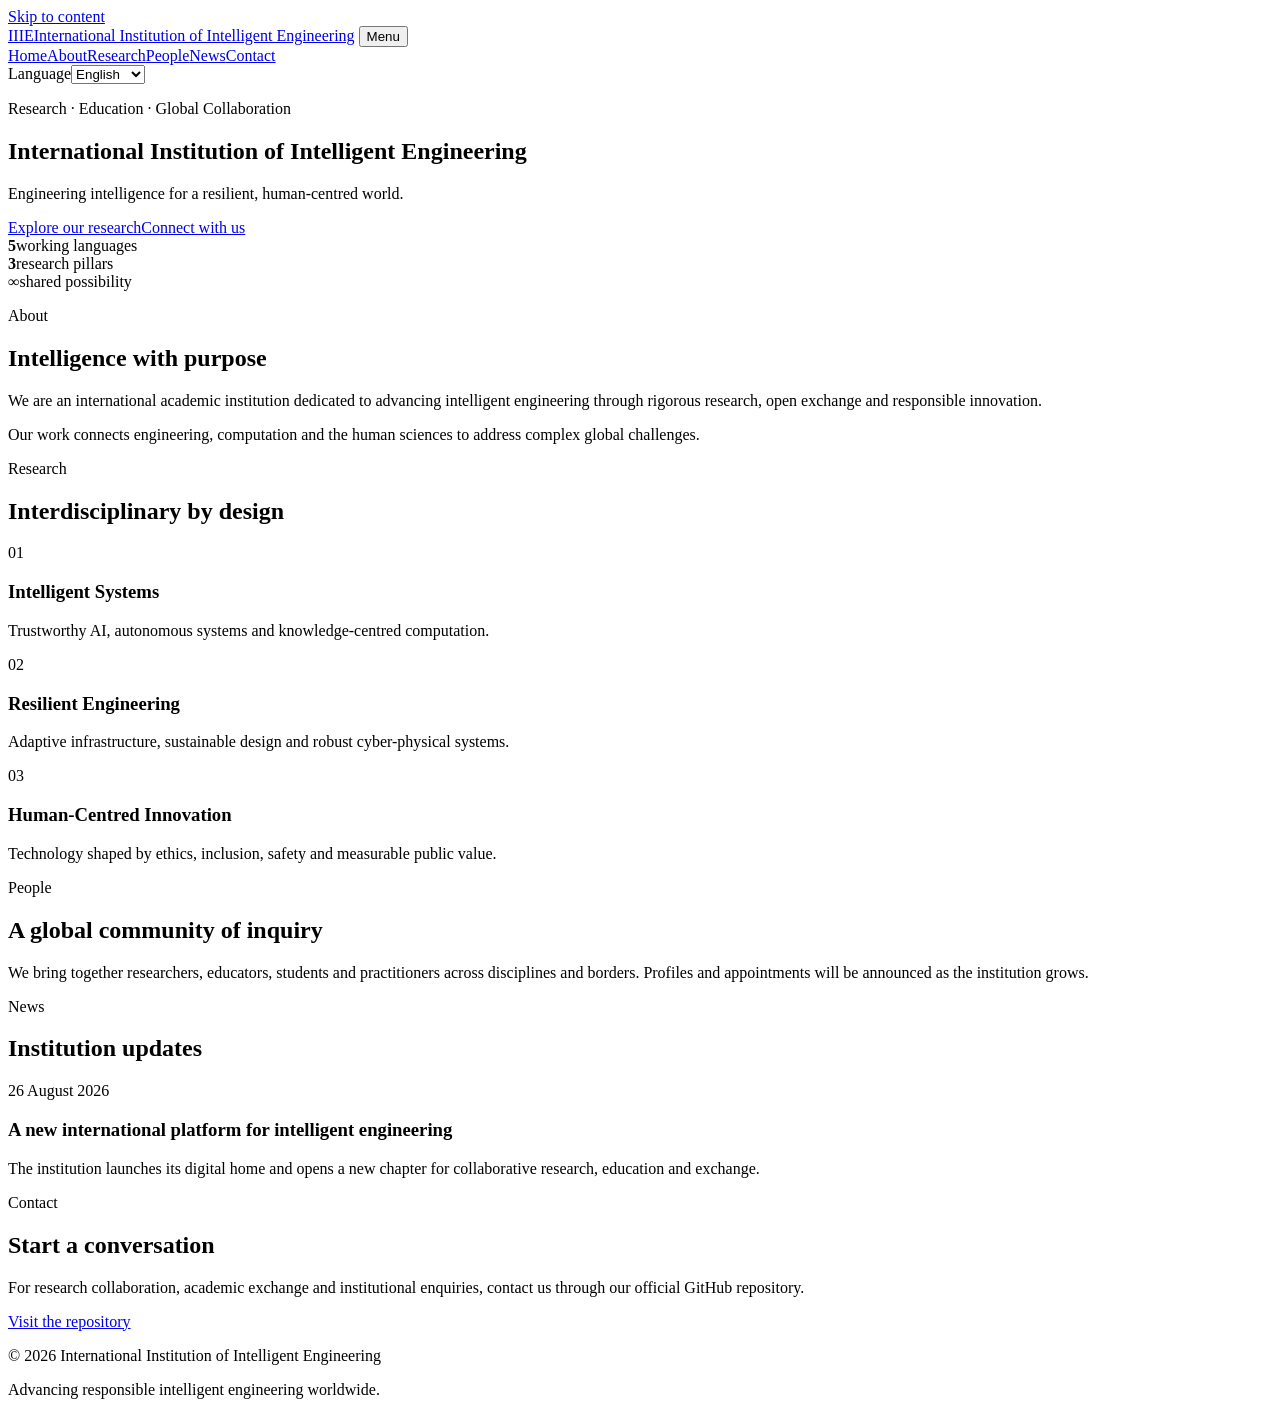
==== index.html @ 84ce1088 "Initialize multilingual institutional website" ====
<!doctype html>
<html lang="en">
<head>
  <meta charset="utf-8">
  <meta name="viewport" content="width=device-width,initial-scale=1">
  <title>International Institution of Intelligent Engineering</title>
  <meta name="description" content="International Institution of Intelligent Engineering advances responsible, interdisciplinary research and international collaboration in intelligent engineering.">
  <meta name="robots" content="index,follow">
  <meta name="theme-color" content="#102a43">
  <meta property="og:title" content="International Institution of Intelligent Engineering">
  <meta property="og:description" content="Engineering intelligence for a resilient, human-centred world.">
  <meta property="og:type" content="website">
  <meta property="og:url" content="https://thomaschoo2011-bot.github.io/IIIE/">
  <link rel="canonical" href="https://thomaschoo2011-bot.github.io/IIIE/">
  <link rel="stylesheet" href="styles.css">
  <script type="application/ld+json">{"@context":"https://schema.org","@type":"ResearchOrganization","name":"International Institution of Intelligent Engineering","url":"https://thomaschoo2011-bot.github.io/IIIE/"}</script>
</head>
<body>
  <a class="skip" href="#main">Skip to content</a>
  <header class="site-header">
    <a class="brand" href="#home" aria-label="Home"><span class="mark">IIIE</span><span>International Institution of Intelligent Engineering</span></a>
    <button class="menu" aria-expanded="false" aria-controls="nav">Menu</button>
    <nav id="nav" aria-label="Primary navigation">
      <a href="#home" data-i18n="nav.home">Home</a><a href="#about" data-i18n="nav.about">About</a><a href="#research" data-i18n="nav.research">Research</a><a href="#people" data-i18n="nav.people">People</a><a href="#news" data-i18n="nav.news">News</a><a href="#contact" data-i18n="nav.contact">Contact</a>
    </nav>
    <label class="language"><span class="sr-only">Language</span><select id="language"><option value="en">English</option><option value="zh">中文</option><option value="fr">Français</option><option value="de">Deutsch</option><option value="ko">한국어</option></select></label>
  </header>
  <main id="main">
    <section id="home" class="hero">
      <p class="eyebrow" data-i18n="hero.eyebrow">Research · Education · Global Collaboration</p>
      <h1>International Institution of Intelligent Engineering</h1>
      <p class="lead" data-i18n="hero.lead">Engineering intelligence for a resilient, human-centred world.</p>
      <div class="actions"><a class="button primary" href="#research" data-i18n="hero.explore">Explore our research</a><a class="button" href="#contact" data-i18n="hero.connect">Connect with us</a></div>
      <div class="metrics"><div><strong>5</strong><span data-i18n="metric.languages">working languages</span></div><div><strong>3</strong><span data-i18n="metric.pillars">research pillars</span></div><div><strong>∞</strong><span data-i18n="metric.possibility">shared possibility</span></div></div>
    </section>
    <section id="about" class="section split"><div><p class="eyebrow" data-i18n="about.label">About</p><h2 data-i18n="about.title">Intelligence with purpose</h2></div><div><p data-i18n="about.body">We are an international academic institution dedicated to advancing intelligent engineering through rigorous research, open exchange and responsible innovation.</p><p data-i18n="about.body2">Our work connects engineering, computation and the human sciences to address complex global challenges.</p></div></section>
    <section id="research" class="section"><p class="eyebrow" data-i18n="research.label">Research</p><h2 data-i18n="research.title">Interdisciplinary by design</h2><div class="cards">
      <article><span>01</span><h3 data-i18n="research.ai.title">Intelligent Systems</h3><p data-i18n="research.ai.body">Trustworthy AI, autonomous systems and knowledge-centred computation.</p></article>
      <article><span>02</span><h3 data-i18n="research.resilient.title">Resilient Engineering</h3><p data-i18n="research.resilient.body">Adaptive infrastructure, sustainable design and robust cyber-physical systems.</p></article>
      <article><span>03</span><h3 data-i18n="research.human.title">Human-Centred Innovation</h3><p data-i18n="research.human.body">Technology shaped by ethics, inclusion, safety and measurable public value.</p></article>
    </div></section>
    <section id="people" class="section tint"><p class="eyebrow" data-i18n="people.label">People</p><h2 data-i18n="people.title">A global community of inquiry</h2><p class="wide" data-i18n="people.body">We bring together researchers, educators, students and practitioners across disciplines and borders. Profiles and appointments will be announced as the institution grows.</p></section>
    <section id="news" class="section"><p class="eyebrow" data-i18n="news.label">News</p><h2 data-i18n="news.title">Institution updates</h2><article class="news"><time datetime="2026-08-26">26 August 2026</time><div><h3 data-i18n="news.launch.title">A new international platform for intelligent engineering</h3><p data-i18n="news.launch.body">The institution launches its digital home and opens a new chapter for collaborative research, education and exchange.</p></div></article></section>
    <section id="contact" class="section contact"><div><p class="eyebrow" data-i18n="contact.label">Contact</p><h2 data-i18n="contact.title">Start a conversation</h2></div><div><p data-i18n="contact.body">For research collaboration, academic exchange and institutional enquiries, contact us through our official GitHub repository.</p><a class="button light" href="https://github.com/thomaschoo2011-bot/IIIE" data-i18n="contact.cta">Visit the repository</a></div></section>
  </main>
  <footer><p>© 2026 International Institution of Intelligent Engineering</p><p data-i18n="footer.note">Advancing responsible intelligent engineering worldwide.</p></footer>
  <script src="app.js"></script>
</body>
</html>
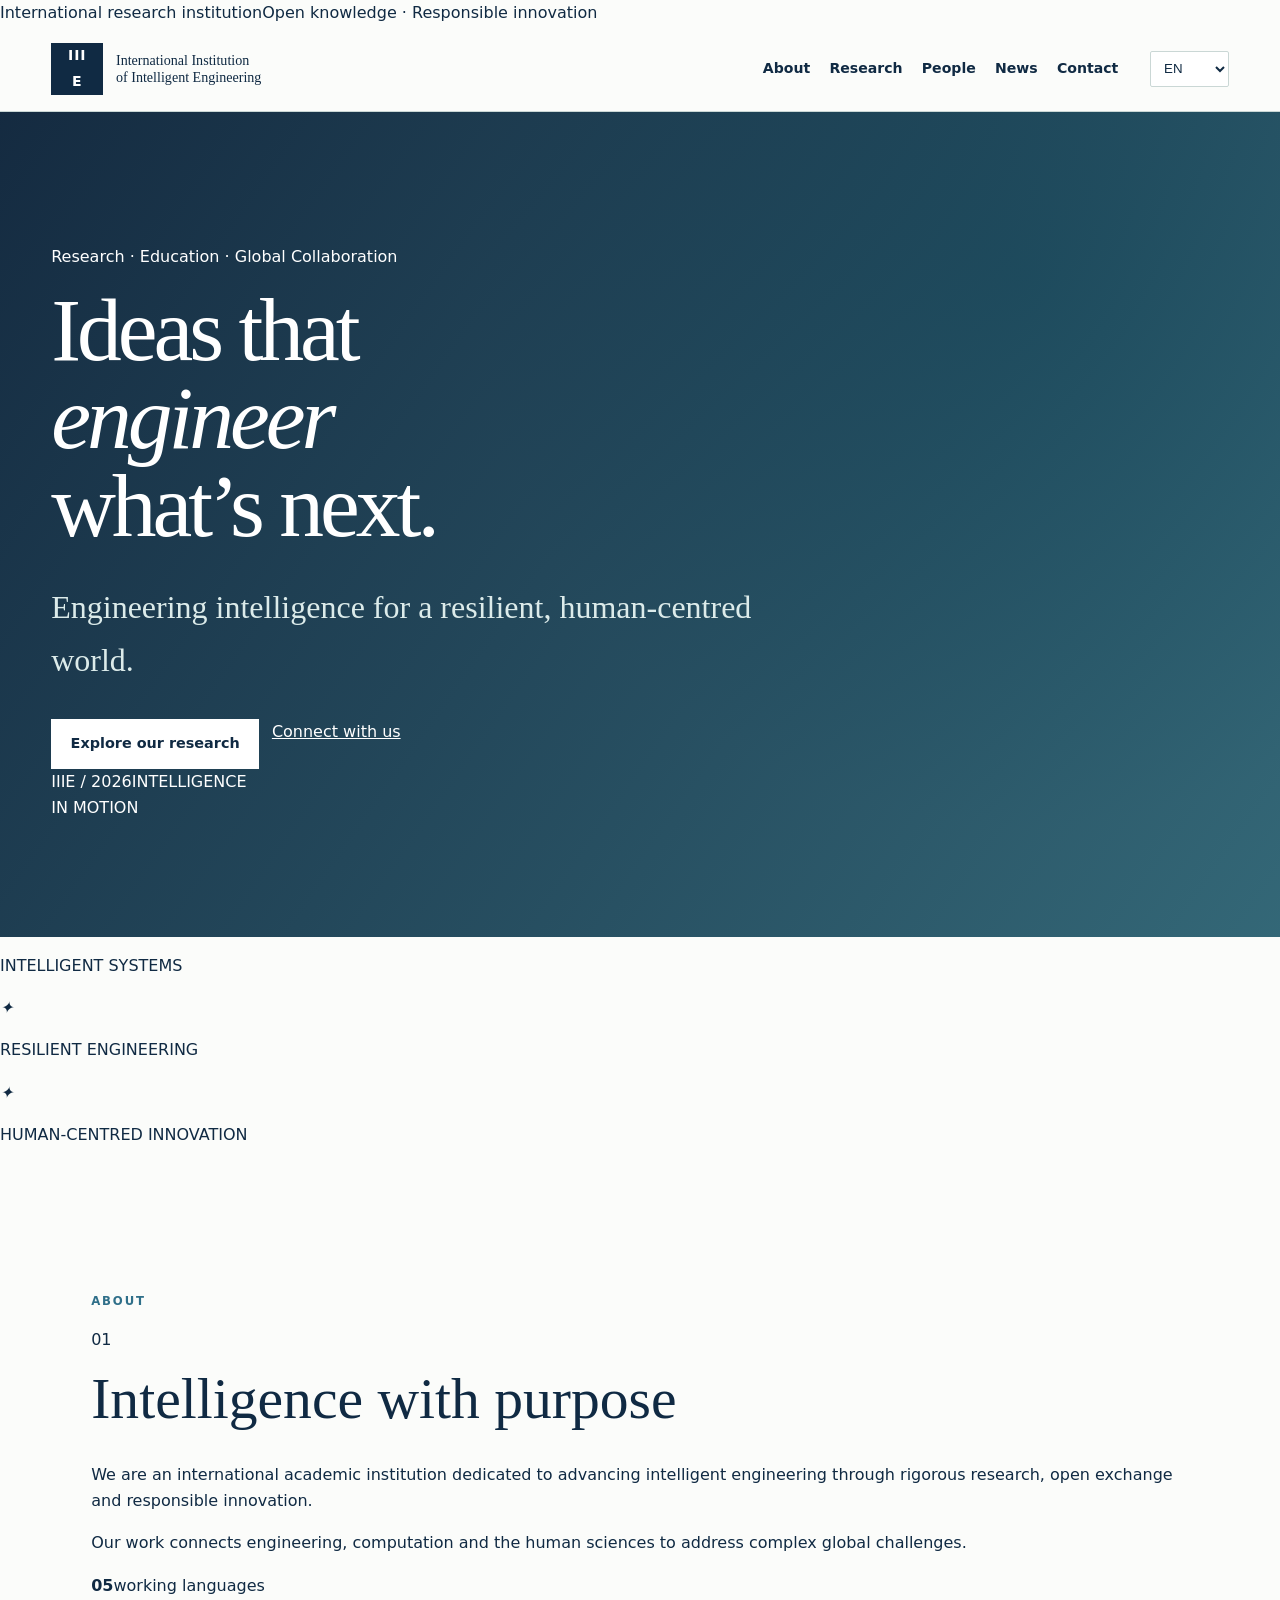
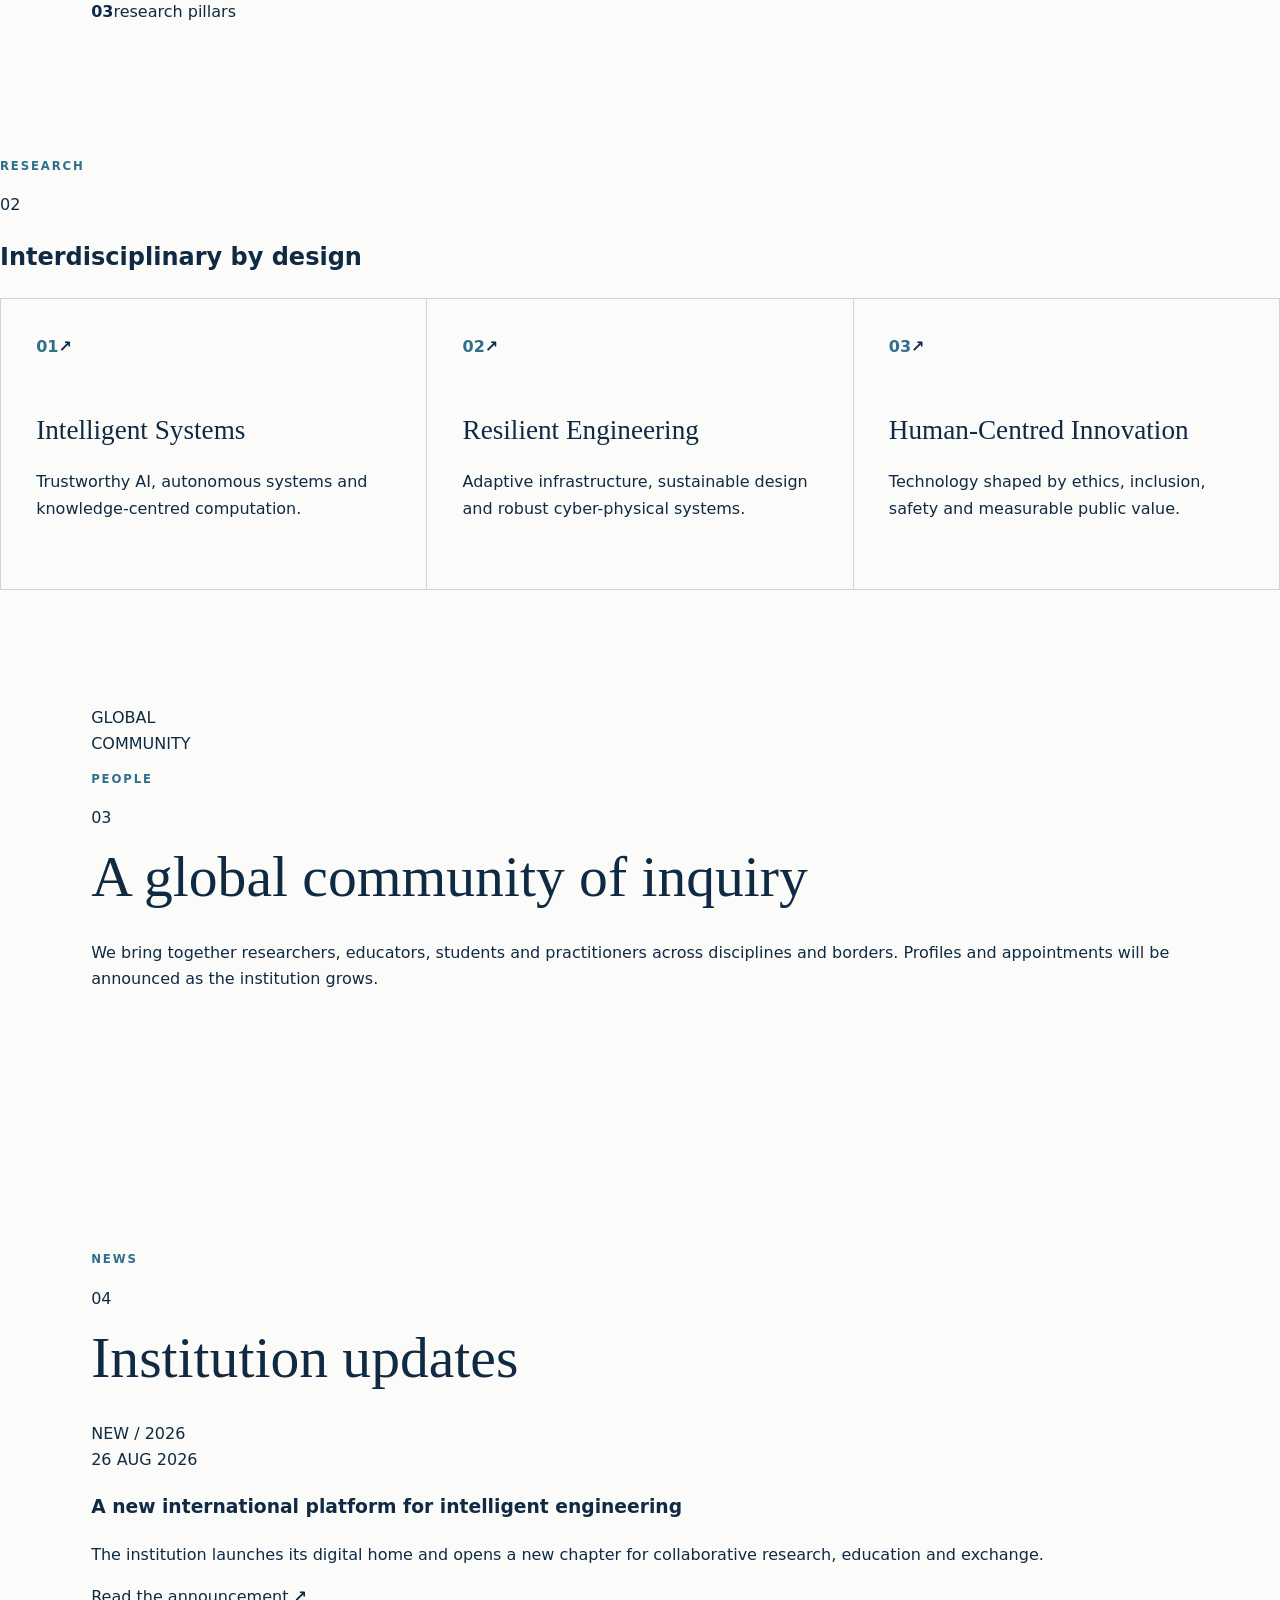
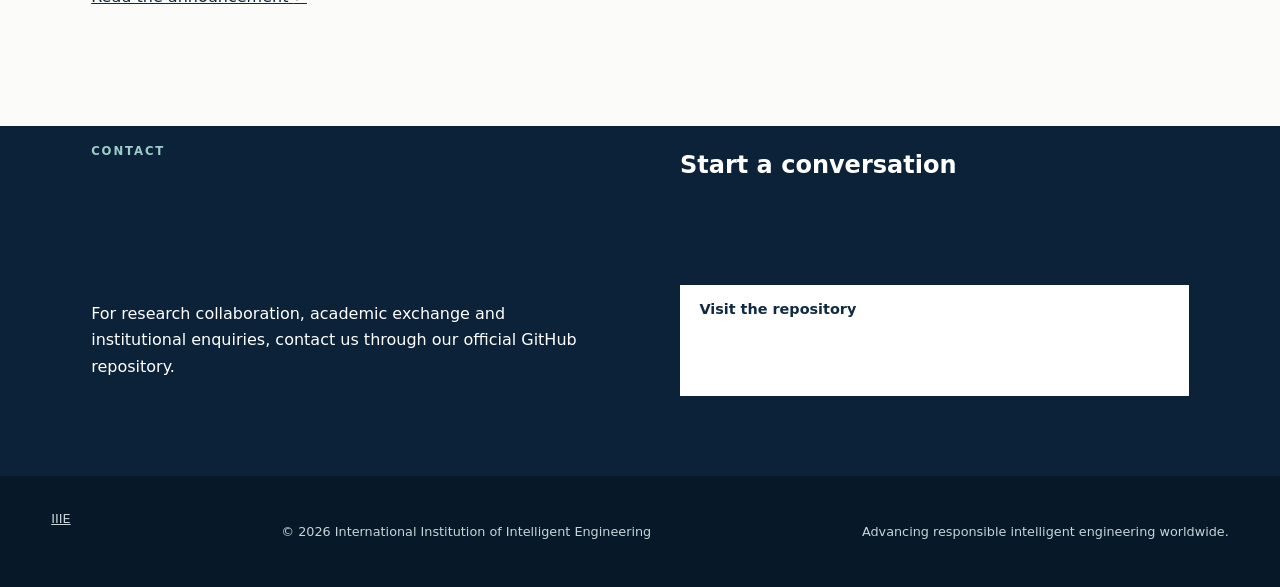
==== commit 66039a41: "Redesign homepage with a modern editorial academic system" ====
--- a/index.html
+++ b/index.html
@@ -1,49 +1,54 @@
 <!doctype html>
 <html lang="en">
 <head>
-  <meta charset="utf-8">
-  <meta name="viewport" content="width=device-width,initial-scale=1">
+  <meta charset="utf-8"><meta name="viewport" content="width=device-width,initial-scale=1">
   <title>International Institution of Intelligent Engineering</title>
   <meta name="description" content="International Institution of Intelligent Engineering advances responsible, interdisciplinary research and international collaboration in intelligent engineering.">
-  <meta name="robots" content="index,follow">
-  <meta name="theme-color" content="#102a43">
-  <meta property="og:title" content="International Institution of Intelligent Engineering">
-  <meta property="og:description" content="Engineering intelligence for a resilient, human-centred world.">
-  <meta property="og:type" content="website">
-  <meta property="og:url" content="https://thomaschoo2011-bot.github.io/IIIE/">
-  <link rel="canonical" href="https://thomaschoo2011-bot.github.io/IIIE/">
-  <link rel="stylesheet" href="styles.css">
+  <meta name="robots" content="index,follow"><meta name="theme-color" content="#10172a">
+  <meta property="og:title" content="International Institution of Intelligent Engineering"><meta property="og:description" content="Engineering intelligence for a resilient, human-centred world."><meta property="og:type" content="website"><meta property="og:url" content="https://thomaschoo2011-bot.github.io/IIIE/">
+  <link rel="canonical" href="https://thomaschoo2011-bot.github.io/IIIE/"><link rel="stylesheet" href="styles.css">
   <script type="application/ld+json">{"@context":"https://schema.org","@type":"ResearchOrganization","name":"International Institution of Intelligent Engineering","url":"https://thomaschoo2011-bot.github.io/IIIE/"}</script>
 </head>
 <body>
-  <a class="skip" href="#main">Skip to content</a>
-  <header class="site-header">
-    <a class="brand" href="#home" aria-label="Home"><span class="mark">IIIE</span><span>International Institution of Intelligent Engineering</span></a>
-    <button class="menu" aria-expanded="false" aria-controls="nav">Menu</button>
-    <nav id="nav" aria-label="Primary navigation">
-      <a href="#home" data-i18n="nav.home">Home</a><a href="#about" data-i18n="nav.about">About</a><a href="#research" data-i18n="nav.research">Research</a><a href="#people" data-i18n="nav.people">People</a><a href="#news" data-i18n="nav.news">News</a><a href="#contact" data-i18n="nav.contact">Contact</a>
-    </nav>
-    <label class="language"><span class="sr-only">Language</span><select id="language"><option value="en">English</option><option value="zh">中文</option><option value="fr">Français</option><option value="de">Deutsch</option><option value="ko">한국어</option></select></label>
-  </header>
-  <main id="main">
-    <section id="home" class="hero">
-      <p class="eyebrow" data-i18n="hero.eyebrow">Research · Education · Global Collaboration</p>
-      <h1>International Institution of Intelligent Engineering</h1>
-      <p class="lead" data-i18n="hero.lead">Engineering intelligence for a resilient, human-centred world.</p>
-      <div class="actions"><a class="button primary" href="#research" data-i18n="hero.explore">Explore our research</a><a class="button" href="#contact" data-i18n="hero.connect">Connect with us</a></div>
-      <div class="metrics"><div><strong>5</strong><span data-i18n="metric.languages">working languages</span></div><div><strong>3</strong><span data-i18n="metric.pillars">research pillars</span></div><div><strong>∞</strong><span data-i18n="metric.possibility">shared possibility</span></div></div>
-    </section>
-    <section id="about" class="section split"><div><p class="eyebrow" data-i18n="about.label">About</p><h2 data-i18n="about.title">Intelligence with purpose</h2></div><div><p data-i18n="about.body">We are an international academic institution dedicated to advancing intelligent engineering through rigorous research, open exchange and responsible innovation.</p><p data-i18n="about.body2">Our work connects engineering, computation and the human sciences to address complex global challenges.</p></div></section>
-    <section id="research" class="section"><p class="eyebrow" data-i18n="research.label">Research</p><h2 data-i18n="research.title">Interdisciplinary by design</h2><div class="cards">
-      <article><span>01</span><h3 data-i18n="research.ai.title">Intelligent Systems</h3><p data-i18n="research.ai.body">Trustworthy AI, autonomous systems and knowledge-centred computation.</p></article>
-      <article><span>02</span><h3 data-i18n="research.resilient.title">Resilient Engineering</h3><p data-i18n="research.resilient.body">Adaptive infrastructure, sustainable design and robust cyber-physical systems.</p></article>
-      <article><span>03</span><h3 data-i18n="research.human.title">Human-Centred Innovation</h3><p data-i18n="research.human.body">Technology shaped by ethics, inclusion, safety and measurable public value.</p></article>
-    </div></section>
-    <section id="people" class="section tint"><p class="eyebrow" data-i18n="people.label">People</p><h2 data-i18n="people.title">A global community of inquiry</h2><p class="wide" data-i18n="people.body">We bring together researchers, educators, students and practitioners across disciplines and borders. Profiles and appointments will be announced as the institution grows.</p></section>
-    <section id="news" class="section"><p class="eyebrow" data-i18n="news.label">News</p><h2 data-i18n="news.title">Institution updates</h2><article class="news"><time datetime="2026-08-26">26 August 2026</time><div><h3 data-i18n="news.launch.title">A new international platform for intelligent engineering</h3><p data-i18n="news.launch.body">The institution launches its digital home and opens a new chapter for collaborative research, education and exchange.</p></div></article></section>
-    <section id="contact" class="section contact"><div><p class="eyebrow" data-i18n="contact.label">Contact</p><h2 data-i18n="contact.title">Start a conversation</h2></div><div><p data-i18n="contact.body">For research collaboration, academic exchange and institutional enquiries, contact us through our official GitHub repository.</p><a class="button light" href="https://github.com/thomaschoo2011-bot/IIIE" data-i18n="contact.cta">Visit the repository</a></div></section>
-  </main>
-  <footer><p>© 2026 International Institution of Intelligent Engineering</p><p data-i18n="footer.note">Advancing responsible intelligent engineering worldwide.</p></footer>
-  <script src="app.js"></script>
-</body>
-</html>+<a class="skip" href="#main">Skip to content</a>
+<div class="utility"><span>International research institution</span><span>Open knowledge · Responsible innovation</span></div>
+<header class="site-header">
+  <a class="brand" href="#home" aria-label="International Institution of Intelligent Engineering home"><span class="mark">III<span>E</span></span><span class="brand-name">International Institution<br>of Intelligent Engineering</span></a>
+  <button class="menu" aria-expanded="false" aria-controls="nav">Menu <span>+</span></button>
+  <nav id="nav" aria-label="Primary navigation"><a href="#about" data-i18n="nav.about">About</a><a href="#research" data-i18n="nav.research">Research</a><a href="#people" data-i18n="nav.people">People</a><a href="#news" data-i18n="nav.news">News</a><a href="#contact" data-i18n="nav.contact">Contact</a></nav>
+  <label class="language"><span class="sr-only">Language</span><select id="language"><option value="en">EN</option><option value="zh">中文</option><option value="fr">FR</option><option value="de">DE</option><option value="ko">한국어</option></select></label>
+</header>
+<main id="main">
+<section id="home" class="hero">
+  <div class="hero-copy"><p class="kicker" data-i18n="hero.eyebrow">Research · Education · Global Collaboration</p><h1>Ideas that<br><em>engineer</em><br>what’s next.</h1><p class="lead" data-i18n="hero.lead">Engineering intelligence for a resilient, human-centred world.</p><div class="actions"><a class="button primary" href="#research" data-i18n="hero.explore">Explore our research</a><a class="text-link" href="#contact" data-i18n="hero.connect">Connect with us <b>↗</b></a></div></div>
+  <div class="hero-art" aria-hidden="true"><div class="orb orb-a"></div><div class="orb orb-b"></div><div class="mesh"></div><div class="art-label"><span>IIIE / 2026</span><span>INTELLIGENCE<br>IN MOTION</span></div></div>
+</section>
+<div class="signal"><p>INTELLIGENT SYSTEMS</p><i>✦</i><p>RESILIENT ENGINEERING</p><i>✦</i><p>HUMAN-CENTRED INNOVATION</p></div>
+<section id="about" class="section about-grid">
+  <div><p class="eyebrow" data-i18n="about.label">About</p><p class="section-no">01</p></div>
+  <div><h2 data-i18n="about.title">Intelligence with purpose</h2><p class="statement" data-i18n="about.body">We are an international academic institution dedicated to advancing intelligent engineering through rigorous research, open exchange and responsible innovation.</p><p data-i18n="about.body2">Our work connects engineering, computation and the human sciences to address complex global challenges.</p></div>
+  <aside><div class="mini-stat"><strong>05</strong><span data-i18n="metric.languages">working languages</span></div><div class="mini-stat"><strong>03</strong><span data-i18n="metric.pillars">research pillars</span></div></aside>
+</section>
+<section id="research" class="research">
+  <div class="section-head"><div><p class="eyebrow light" data-i18n="research.label">Research</p><p class="section-no">02</p></div><h2 data-i18n="research.title">Interdisciplinary by design</h2></div>
+  <div class="cards">
+    <article><div class="card-top"><span>01</span><b>↗</b></div><div class="glyph g1"></div><h3 data-i18n="research.ai.title">Intelligent Systems</h3><p data-i18n="research.ai.body">Trustworthy AI, autonomous systems and knowledge-centred computation.</p></article>
+    <article><div class="card-top"><span>02</span><b>↗</b></div><div class="glyph g2"></div><h3 data-i18n="research.resilient.title">Resilient Engineering</h3><p data-i18n="research.resilient.body">Adaptive infrastructure, sustainable design and robust cyber-physical systems.</p></article>
+    <article><div class="card-top"><span>03</span><b>↗</b></div><div class="glyph g3"></div><h3 data-i18n="research.human.title">Human-Centred Innovation</h3><p data-i18n="research.human.body">Technology shaped by ethics, inclusion, safety and measurable public value.</p></article>
+  </div>
+</section>
+<section id="people" class="people section">
+  <div class="people-visual" aria-hidden="true"><span>GLOBAL</span><div></div><span>COMMUNITY</span></div>
+  <div><p class="eyebrow" data-i18n="people.label">People</p><p class="section-no">03</p><h2 data-i18n="people.title">A global community of inquiry</h2><p class="statement" data-i18n="people.body">We bring together researchers, educators, students and practitioners across disciplines and borders. Profiles and appointments will be announced as the institution grows.</p></div>
+</section>
+<section id="news" class="section news-wrap">
+  <div class="section-head ink"><div><p class="eyebrow" data-i18n="news.label">News</p><p class="section-no">04</p></div><h2 data-i18n="news.title">Institution updates</h2></div>
+  <article class="feature-news"><div class="news-art"><span>NEW / 2026</span></div><div class="news-copy"><time datetime="2026-08-26">26 AUG 2026</time><h3 data-i18n="news.launch.title">A new international platform for intelligent engineering</h3><p data-i18n="news.launch.body">The institution launches its digital home and opens a new chapter for collaborative research, education and exchange.</p><a href="#contact">Read the announcement <b>↗</b></a></div></article>
+</section>
+<section id="contact" class="contact">
+  <p class="eyebrow light" data-i18n="contact.label">Contact</p><h2 data-i18n="contact.title">Start a conversation</h2><p data-i18n="contact.body">For research collaboration, academic exchange and institutional enquiries, contact us through our official GitHub repository.</p><a class="button primary" href="https://github.com/thomaschoo2011-bot/IIIE" data-i18n="contact.cta">Visit the repository</a><div class="contact-ring" aria-hidden="true"></div>
+</section>
+</main>
+<footer><a class="footer-brand" href="#home">IIIE</a><p>© 2026 International Institution of Intelligent Engineering</p><p data-i18n="footer.note">Advancing responsible intelligent engineering worldwide.</p></footer>
+<script src="app.js"></script>
+</body></html>
--- a/styles.css
+++ b/styles.css
@@ -0,0 +1 @@
+:root{--ink:#102a43;--navy:#0b2239;--blue:#2f6f89;--pale:#edf4f3;--paper:#fbfcfa;--line:#cad7d5;--white:#fff;--max:1200px}*{box-sizing:border-box}html{scroll-behavior:smooth}body{margin:0;background:var(--paper);color:var(--ink);font-family:Inter,"Noto Sans",ui-sans-serif,system-ui,-apple-system,"Segoe UI",sans-serif;line-height:1.65}a{color:inherit}.skip{position:absolute;left:-999px}.skip:focus{left:1rem;top:1rem;background:#fff;padding:.7rem;z-index:99}.site-header{min-height:86px;padding:1rem max(4vw,24px);display:flex;align-items:center;gap:2rem;border-bottom:1px solid var(--line);background:rgba(251,252,250,.96);position:sticky;top:0;z-index:10}.brand{display:flex;align-items:center;gap:.8rem;text-decoration:none;font-family:Georgia,serif;font-size:.88rem;line-height:1.2;max-width:380px}.mark{display:grid;place-items:center;width:52px;height:52px;background:var(--ink);color:#fff;font-family:ui-sans-serif,system-ui;font-weight:800;letter-spacing:.06em}nav{display:flex;gap:1.2rem;margin-left:auto}nav a{text-decoration:none;font-size:.88rem;font-weight:650}nav a:hover{color:var(--blue)}select{border:1px solid var(--line);border-radius:2px;background:#fff;padding:.55rem;color:var(--ink)}.menu{display:none}.hero,.section{max-width:var(--max);margin:auto;padding:clamp(5rem,9vw,8.5rem) max(4vw,24px)}.hero{max-width:none;background:linear-gradient(125deg,rgba(11,34,57,.96),rgba(24,83,101,.88)),radial-gradient(circle at 80% 20%,#8fbfc2,transparent 45%);color:#fff;min-height:calc(100vh - 86px);display:flex;flex-direction:column;justify-content:center}.hero>*{max-width:var(--max);width:100%;margin-left:auto;margin-right:auto}.eyebrow{text-transform:uppercase;letter-spacing:.16em;font-weight:750;font-size:.73rem;color:var(--blue)}.hero .eyebrow{color:#a9d6d4}.hero h1{font-family:Georgia,"Times New Roman",serif;font-weight:400;font-size:clamp(2.9rem,7vw,6.9rem);line-height:.98;letter-spacing:-.045em;margin:1rem auto 1.6rem}.lead{font-family:Georgia,serif;font-size:clamp(1.25rem,2.5vw,2rem);max-width:760px!important;margin-left:0!important;color:#dcebea}.actions{display:flex;gap:.8rem;margin-top:2rem!important}.button{display:inline-block;border:1px solid currentColor;padding:.75rem 1.15rem;text-decoration:none;font-weight:700;font-size:.9rem}.primary{background:#fff;color:var(--ink);border-color:#fff}.metrics{display:grid;grid-template-columns:repeat(3,1fr);border-top:1px solid rgba(255,255,255,.3);margin-top:5rem!important;padding-top:1.5rem}.metrics div{display:flex;gap:.6rem;align-items:baseline}.metrics strong{font-family:Georgia,serif;font-size:2.5rem;font-weight:400}.metrics span{color:#c9dcdb}.split{display:grid;grid-template-columns:1fr 1.3fr;gap:5rem}.section h2{font-family:Georgia,serif;font-weight:400;font-size:clamp(2.2rem,4.5vw,4.8rem);line-height:1.05;margin:.8rem 0 2rem}.split>div:last-child{font-size:1.2rem;padding-top:2rem}.cards{display:grid;grid-template-columns:repeat(3,1fr);gap:1px;background:var(--line);border:1px solid var(--line)}.cards article{background:var(--paper);padding:2.2rem;min-height:290px}.cards span{color:var(--blue);font-weight:750}.cards h3{font-family:Georgia,serif;font-size:1.7rem;font-weight:400;margin:3rem 0 1rem}.tint{max-width:none;background:var(--pale);padding-left:max(calc((100% - var(--max))/2 + 4vw),24px);padding-right:max(calc((100% - var(--max))/2 + 4vw),24px)}.wide{max-width:760px;font-size:1.2rem}.news{display:grid;grid-template-columns:220px 1fr;border-top:1px solid var(--line);padding:2rem 0}.news h3{font-family:Georgia,serif;font-size:1.7rem;font-weight:400;margin:0}.contact{max-width:none;background:var(--navy);color:#fff;display:grid;grid-template-columns:1fr 1fr;gap:5rem;padding-left:max(calc((100% - var(--max))/2 + 4vw),24px);padding-right:max(calc((100% - var(--max))/2 + 4vw),24px)}.contact .eyebrow{color:#9dccca}.light{margin-top:1rem}footer{background:#071828;color:#c7d5d8;padding:2rem max(4vw,24px);display:flex;justify-content:space-between;font-size:.8rem}.sr-only{position:absolute;width:1px;height:1px;overflow:hidden;clip:rect(0,0,0,0)}@media(max-width:900px){.site-header{flex-wrap:wrap}.brand{max-width:270px}.menu{display:block;margin-left:auto;border:1px solid var(--line);background:#fff;padding:.55rem}nav{display:none;order:3;width:100%;flex-direction:column;padding:.7rem 0}nav.open{display:flex}.language{order:2}.hero{min-height:700px}.split,.contact{grid-template-columns:1fr;gap:1rem}.cards{grid-template-columns:1fr}.news{grid-template-columns:1fr;gap:1rem}}@media(max-width:560px){.brand span:last-child{display:none}.metrics{grid-template-columns:1fr;gap:.5rem}.actions{flex-direction:column}.button{text-align:center}footer{flex-direction:column}}
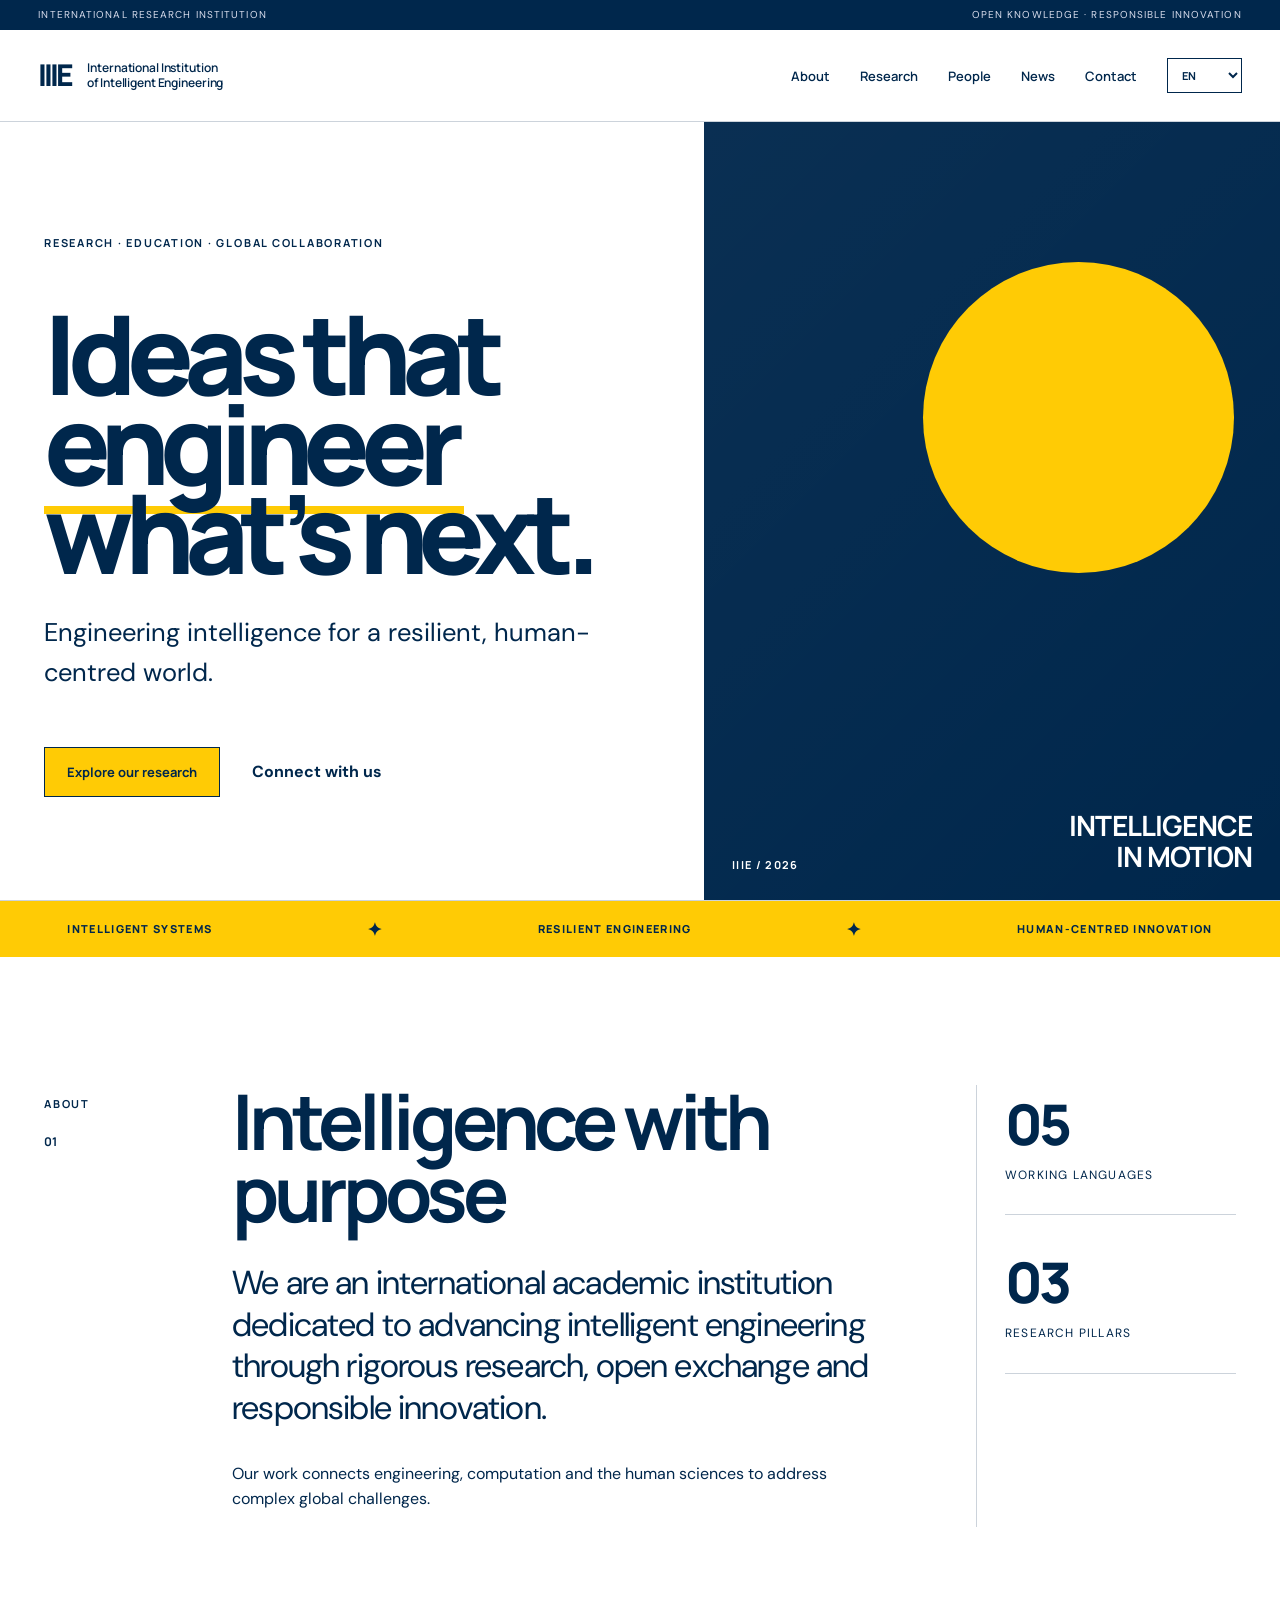
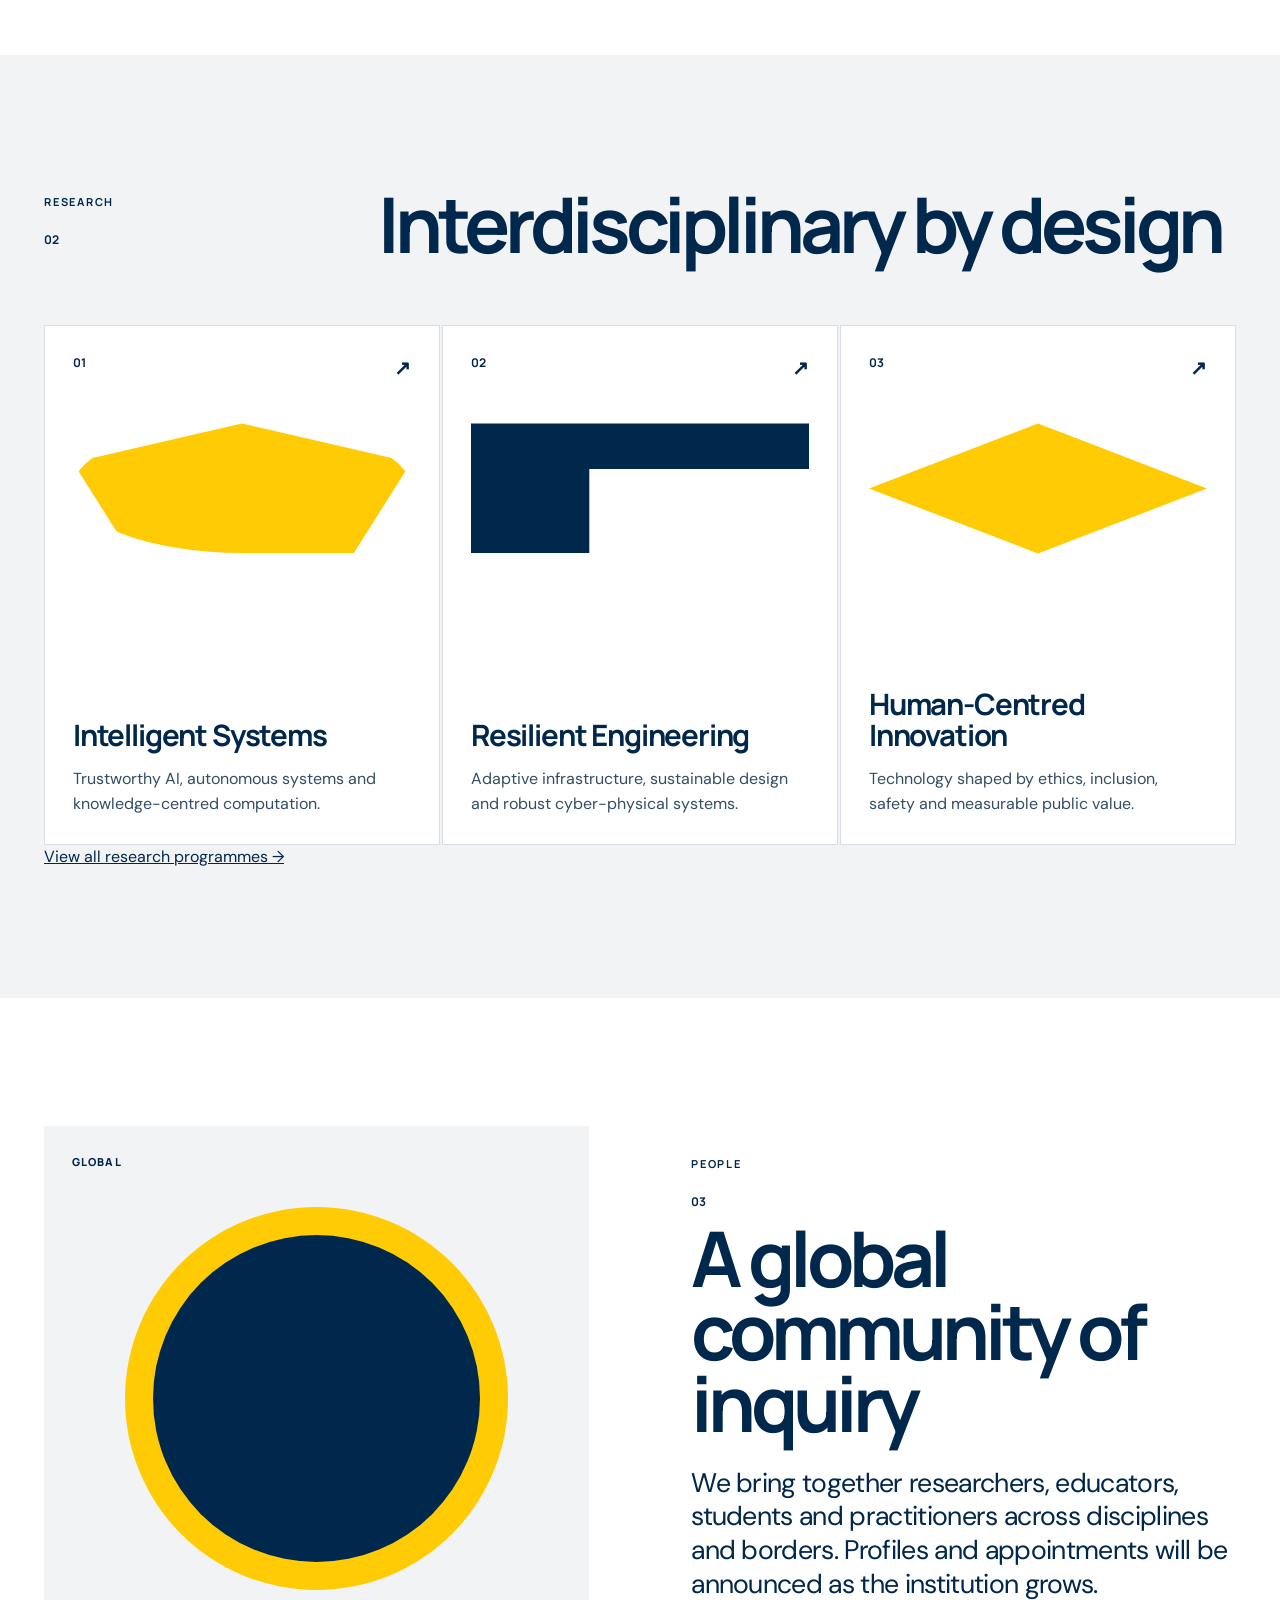
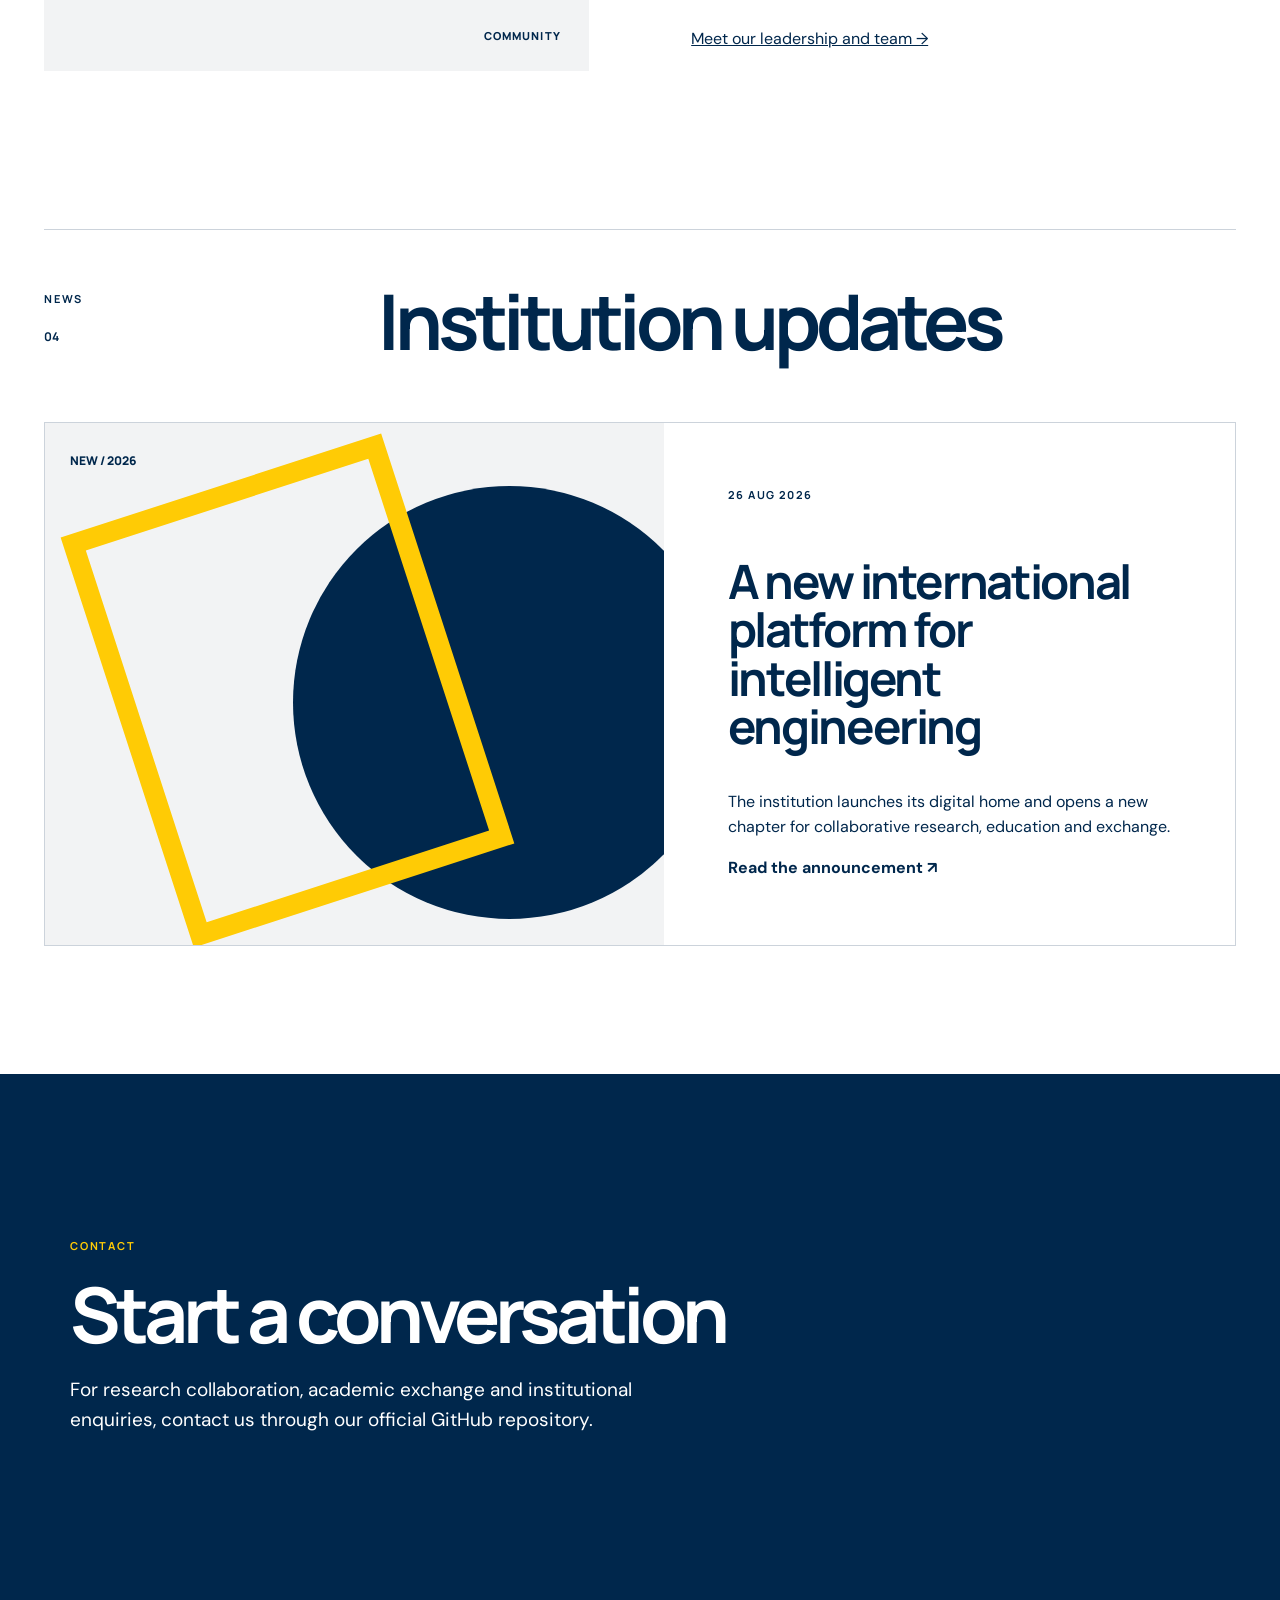
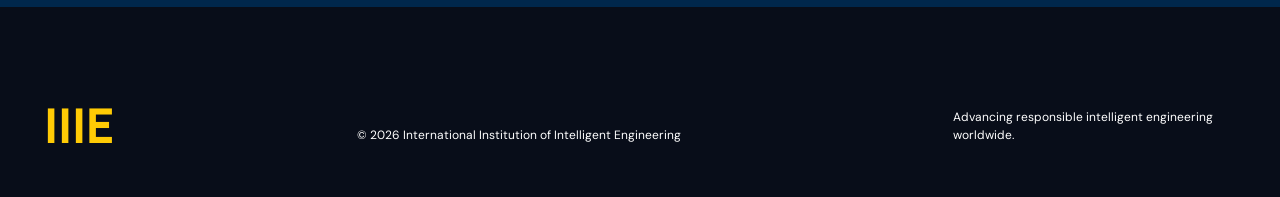
==== commit 9c2645a7: "Link Research, People and News to standalone pages" ====
--- a/index.html
+++ b/index.html
@@ -13,14 +13,14 @@
 <a class="skip" href="#main">Skip to content</a>
 <div class="utility"><span>International research institution</span><span>Open knowledge · Responsible innovation</span></div>
 <header class="site-header">
-  <a class="brand" href="#home" aria-label="International Institution of Intelligent Engineering home"><span class="mark">III<span>E</span></span><span class="brand-name">International Institution<br>of Intelligent Engineering</span></a>
+  <a class="brand" href="index.html" aria-label="International Institution of Intelligent Engineering home"><span class="mark">III<span>E</span></span><span class="brand-name">International Institution<br>of Intelligent Engineering</span></a>
   <button class="menu" aria-expanded="false" aria-controls="nav">Menu <span>+</span></button>
-  <nav id="nav" aria-label="Primary navigation"><a href="#about" data-i18n="nav.about">About</a><a href="#research" data-i18n="nav.research">Research</a><a href="#people" data-i18n="nav.people">People</a><a href="#news" data-i18n="nav.news">News</a><a href="#contact" data-i18n="nav.contact">Contact</a></nav>
+  <nav id="nav" aria-label="Primary navigation"><a href="#about" data-i18n="nav.about">About</a><a href="research.html" data-i18n="nav.research">Research</a><a href="people.html" data-i18n="nav.people">People</a><a href="news.html" data-i18n="nav.news">News</a><a href="#contact" data-i18n="nav.contact">Contact</a></nav>
   <label class="language"><span class="sr-only">Language</span><select id="language"><option value="en">EN</option><option value="zh">中文</option><option value="fr">FR</option><option value="de">DE</option><option value="ko">한국어</option></select></label>
 </header>
 <main id="main">
 <section id="home" class="hero">
-  <div class="hero-copy"><p class="kicker" data-i18n="hero.eyebrow">Research · Education · Global Collaboration</p><h1>Ideas that<br><em>engineer</em><br>what’s next.</h1><p class="lead" data-i18n="hero.lead">Engineering intelligence for a resilient, human-centred world.</p><div class="actions"><a class="button primary" href="#research" data-i18n="hero.explore">Explore our research</a><a class="text-link" href="#contact" data-i18n="hero.connect">Connect with us <b>↗</b></a></div></div>
+  <div class="hero-copy"><p class="kicker" data-i18n="hero.eyebrow">Research · Education · Global Collaboration</p><h1>Ideas that<br><em>engineer</em><br>what’s next.</h1><p class="lead" data-i18n="hero.lead">Engineering intelligence for a resilient, human-centred world.</p><div class="actions"><a class="button primary" href="research.html" data-i18n="hero.explore">Explore our research</a><a class="text-link" href="#contact" data-i18n="hero.connect">Connect with us <b>↗</b></a></div></div>
   <div class="hero-art" aria-hidden="true"><div class="orb orb-a"></div><div class="orb orb-b"></div><div class="mesh"></div><div class="art-label"><span>IIIE / 2026</span><span>INTELLIGENCE<br>IN MOTION</span></div></div>
 </section>
 <div class="signal"><p>INTELLIGENT SYSTEMS</p><i>✦</i><p>RESILIENT ENGINEERING</p><i>✦</i><p>HUMAN-CENTRED INNOVATION</p></div>
@@ -35,18 +35,18 @@
     <article><div class="card-top"><span>01</span><b>↗</b></div><div class="glyph g1"></div><h3 data-i18n="research.ai.title">Intelligent Systems</h3><p data-i18n="research.ai.body">Trustworthy AI, autonomous systems and knowledge-centred computation.</p></article>
     <article><div class="card-top"><span>02</span><b>↗</b></div><div class="glyph g2"></div><h3 data-i18n="research.resilient.title">Resilient Engineering</h3><p data-i18n="research.resilient.body">Adaptive infrastructure, sustainable design and robust cyber-physical systems.</p></article>
     <article><div class="card-top"><span>03</span><b>↗</b></div><div class="glyph g3"></div><h3 data-i18n="research.human.title">Human-Centred Innovation</h3><p data-i18n="research.human.body">Technology shaped by ethics, inclusion, safety and measurable public value.</p></article>
-  </div>
+  </div><a class="section-link" href="research.html">View all research programmes →</a>
 </section>
 <section id="people" class="people section">
   <div class="people-visual" aria-hidden="true"><span>GLOBAL</span><div></div><span>COMMUNITY</span></div>
-  <div><p class="eyebrow" data-i18n="people.label">People</p><p class="section-no">03</p><h2 data-i18n="people.title">A global community of inquiry</h2><p class="statement" data-i18n="people.body">We bring together researchers, educators, students and practitioners across disciplines and borders. Profiles and appointments will be announced as the institution grows.</p></div>
+  <div><p class="eyebrow" data-i18n="people.label">People</p><p class="section-no">03</p><h2 data-i18n="people.title">A global community of inquiry</h2><p class="statement" data-i18n="people.body">We bring together researchers, educators, students and practitioners across disciplines and borders. Profiles and appointments will be announced as the institution grows.</p><a class="section-link" href="people.html">Meet our leadership and team →</a></div>
 </section>
 <section id="news" class="section news-wrap">
   <div class="section-head ink"><div><p class="eyebrow" data-i18n="news.label">News</p><p class="section-no">04</p></div><h2 data-i18n="news.title">Institution updates</h2></div>
-  <article class="feature-news"><div class="news-art"><span>NEW / 2026</span></div><div class="news-copy"><time datetime="2026-08-26">26 AUG 2026</time><h3 data-i18n="news.launch.title">A new international platform for intelligent engineering</h3><p data-i18n="news.launch.body">The institution launches its digital home and opens a new chapter for collaborative research, education and exchange.</p><a href="#contact">Read the announcement <b>↗</b></a></div></article>
+  <article class="feature-news"><div class="news-art"><span>NEW / 2026</span></div><div class="news-copy"><time datetime="2026-08-26">26 AUG 2026</time><h3 data-i18n="news.launch.title">A new international platform for intelligent engineering</h3><p data-i18n="news.launch.body">The institution launches its digital home and opens a new chapter for collaborative research, education and exchange.</p><a href="news.html">Read the announcement <b>↗</b></a></div></article>
 </section>
 <section id="contact" class="contact">
-  <p class="eyebrow light" data-i18n="contact.label">Contact</p><h2 data-i18n="contact.title">Start a conversation</h2><p data-i18n="contact.body">For research collaboration, academic exchange and institutional enquiries, contact us through our official GitHub repository.</p><a class="button primary" href="https://github.com/thomaschoo2011-bot/IIIE" data-i18n="contact.cta">Visit the repository</a><div class="contact-ring" aria-hidden="true"></div>
+  <p class="eyebrow light" data-i18n="contact.label">Contact</p><h2 data-i18n="contact.title">Start a conversation</h2><p data-i18n="contact.body">Institutional contact details for research collaboration, academic exchange and general enquiries will be announced here.</p><div class="contact-ring" aria-hidden="true"></div>
 </section>
 </main>
 <footer><a class="footer-brand" href="#home">IIIE</a><p>© 2026 International Institution of Intelligent Engineering</p><p data-i18n="footer.note">Advancing responsible intelligent engineering worldwide.</p></footer>
--- a/styles.css
+++ b/styles.css
@@ -1 +1,10 @@
-:root{--ink:#102a43;--navy:#0b2239;--blue:#2f6f89;--pale:#edf4f3;--paper:#fbfcfa;--line:#cad7d5;--white:#fff;--max:1200px}*{box-sizing:border-box}html{scroll-behavior:smooth}body{margin:0;background:var(--paper);color:var(--ink);font-family:Inter,"Noto Sans",ui-sans-serif,system-ui,-apple-system,"Segoe UI",sans-serif;line-height:1.65}a{color:inherit}.skip{position:absolute;left:-999px}.skip:focus{left:1rem;top:1rem;background:#fff;padding:.7rem;z-index:99}.site-header{min-height:86px;padding:1rem max(4vw,24px);display:flex;align-items:center;gap:2rem;border-bottom:1px solid var(--line);background:rgba(251,252,250,.96);position:sticky;top:0;z-index:10}.brand{display:flex;align-items:center;gap:.8rem;text-decoration:none;font-family:Georgia,serif;font-size:.88rem;line-height:1.2;max-width:380px}.mark{display:grid;place-items:center;width:52px;height:52px;background:var(--ink);color:#fff;font-family:ui-sans-serif,system-ui;font-weight:800;letter-spacing:.06em}nav{display:flex;gap:1.2rem;margin-left:auto}nav a{text-decoration:none;font-size:.88rem;font-weight:650}nav a:hover{color:var(--blue)}select{border:1px solid var(--line);border-radius:2px;background:#fff;padding:.55rem;color:var(--ink)}.menu{display:none}.hero,.section{max-width:var(--max);margin:auto;padding:clamp(5rem,9vw,8.5rem) max(4vw,24px)}.hero{max-width:none;background:linear-gradient(125deg,rgba(11,34,57,.96),rgba(24,83,101,.88)),radial-gradient(circle at 80% 20%,#8fbfc2,transparent 45%);color:#fff;min-height:calc(100vh - 86px);display:flex;flex-direction:column;justify-content:center}.hero>*{max-width:var(--max);width:100%;margin-left:auto;margin-right:auto}.eyebrow{text-transform:uppercase;letter-spacing:.16em;font-weight:750;font-size:.73rem;color:var(--blue)}.hero .eyebrow{color:#a9d6d4}.hero h1{font-family:Georgia,"Times New Roman",serif;font-weight:400;font-size:clamp(2.9rem,7vw,6.9rem);line-height:.98;letter-spacing:-.045em;margin:1rem auto 1.6rem}.lead{font-family:Georgia,serif;font-size:clamp(1.25rem,2.5vw,2rem);max-width:760px!important;margin-left:0!important;color:#dcebea}.actions{display:flex;gap:.8rem;margin-top:2rem!important}.button{display:inline-block;border:1px solid currentColor;padding:.75rem 1.15rem;text-decoration:none;font-weight:700;font-size:.9rem}.primary{background:#fff;color:var(--ink);border-color:#fff}.metrics{display:grid;grid-template-columns:repeat(3,1fr);border-top:1px solid rgba(255,255,255,.3);margin-top:5rem!important;padding-top:1.5rem}.metrics div{display:flex;gap:.6rem;align-items:baseline}.metrics strong{font-family:Georgia,serif;font-size:2.5rem;font-weight:400}.metrics span{color:#c9dcdb}.split{display:grid;grid-template-columns:1fr 1.3fr;gap:5rem}.section h2{font-family:Georgia,serif;font-weight:400;font-size:clamp(2.2rem,4.5vw,4.8rem);line-height:1.05;margin:.8rem 0 2rem}.split>div:last-child{font-size:1.2rem;padding-top:2rem}.cards{display:grid;grid-template-columns:repeat(3,1fr);gap:1px;background:var(--line);border:1px solid var(--line)}.cards article{background:var(--paper);padding:2.2rem;min-height:290px}.cards span{color:var(--blue);font-weight:750}.cards h3{font-family:Georgia,serif;font-size:1.7rem;font-weight:400;margin:3rem 0 1rem}.tint{max-width:none;background:var(--pale);padding-left:max(calc((100% - var(--max))/2 + 4vw),24px);padding-right:max(calc((100% - var(--max))/2 + 4vw),24px)}.wide{max-width:760px;font-size:1.2rem}.news{display:grid;grid-template-columns:220px 1fr;border-top:1px solid var(--line);padding:2rem 0}.news h3{font-family:Georgia,serif;font-size:1.7rem;font-weight:400;margin:0}.contact{max-width:none;background:var(--navy);color:#fff;display:grid;grid-template-columns:1fr 1fr;gap:5rem;padding-left:max(calc((100% - var(--max))/2 + 4vw),24px);padding-right:max(calc((100% - var(--max))/2 + 4vw),24px)}.contact .eyebrow{color:#9dccca}.light{margin-top:1rem}footer{background:#071828;color:#c7d5d8;padding:2rem max(4vw,24px);display:flex;justify-content:space-between;font-size:.8rem}.sr-only{position:absolute;width:1px;height:1px;overflow:hidden;clip:rect(0,0,0,0)}@media(max-width:900px){.site-header{flex-wrap:wrap}.brand{max-width:270px}.menu{display:block;margin-left:auto;border:1px solid var(--line);background:#fff;padding:.55rem}nav{display:none;order:3;width:100%;flex-direction:column;padding:.7rem 0}nav.open{display:flex}.language{order:2}.hero{min-height:700px}.split,.contact{grid-template-columns:1fr;gap:1rem}.cards{grid-template-columns:1fr}.news{grid-template-columns:1fr;gap:1rem}}@media(max-width:560px){.brand span:last-child{display:none}.metrics{grid-template-columns:1fr;gap:.5rem}.actions{flex-direction:column}.button{text-align:center}footer{flex-direction:column}}+@import url('https://fonts.googleapis.com/css2?family=DM+Sans:wght@400;500;600;700&family=Manrope:wght@400;500;600;700;800&display=swap');
+:root{--ink:#10172a;--paper:#f4f2ec;--white:#fff;--acid:#c8f13a;--aqua:#72d6d0;--orange:#ff6b3d;--blue:#3757d5;--line:rgba(16,23,42,.2);--max:1440px}*{box-sizing:border-box}html{scroll-behavior:smooth}body{margin:0;background:var(--paper);color:var(--ink);font-family:"DM Sans","Noto Sans",sans-serif;line-height:1.55}a{color:inherit}.skip{position:absolute;left:-9999px}.skip:focus{left:1rem;top:1rem;background:#fff;padding:.7rem;z-index:99}.utility{height:30px;background:var(--ink);color:#d8dded;padding:0 max(3vw,20px);display:flex;align-items:center;justify-content:space-between;font-size:10px;letter-spacing:.11em;text-transform:uppercase}.site-header{height:92px;padding:0 max(3vw,20px);display:flex;align-items:center;border-bottom:1px solid var(--line);background:rgba(244,242,236,.94);backdrop-filter:blur(12px);position:sticky;top:0;z-index:20}.brand{display:flex;align-items:center;gap:16px;text-decoration:none}.mark{font-family:Manrope,sans-serif;font-size:30px;font-weight:800;letter-spacing:-.1em}.mark span{color:var(--orange)}.brand-name{font:600 12px/1.2 Manrope,sans-serif;letter-spacing:-.01em}nav{display:flex;gap:30px;margin-left:auto}nav a{text-decoration:none;font:600 13px Manrope,sans-serif;position:relative}nav a:after{content:"";height:2px;width:0;background:var(--orange);position:absolute;left:0;bottom:-8px;transition:.25s}nav a:hover:after{width:100%}.language{margin-left:30px}select{border:1px solid var(--ink);background:transparent;color:var(--ink);padding:8px 10px;font:700 11px Manrope,sans-serif}.menu{display:none}.hero{max-width:var(--max);min-height:760px;margin:auto;display:grid;grid-template-columns:55% 45%;border-bottom:1px solid var(--line)}.hero-copy{padding:clamp(70px,8vw,130px) max(3vw,44px);display:flex;flex-direction:column;align-items:flex-start}.kicker,.eyebrow{font:700 11px Manrope,sans-serif;letter-spacing:.16em;text-transform:uppercase}.hero h1{font:800 clamp(68px,8.6vw,142px)/.81 Manrope,sans-serif;letter-spacing:-.085em;margin:48px 0 36px}.hero h1 em{font-style:normal;color:var(--blue);position:relative}.hero h1 em:after{content:"";position:absolute;height:10px;background:var(--acid);left:0;right:-10px;bottom:4px;z-index:-1}.lead{font-size:clamp(18px,2vw,28px);max-width:600px;margin:0}.actions{display:flex;align-items:center;gap:32px;margin-top:auto;padding-top:55px}.button{display:inline-flex;align-items:center;justify-content:center;min-height:50px;padding:0 22px;border:1px solid var(--ink);text-decoration:none;font:700 13px Manrope,sans-serif;transition:.2s}.button:hover{transform:translate(-3px,-3px);box-shadow:4px 4px 0 var(--ink)}.primary{background:var(--acid)}.text-link{font-weight:700;text-decoration:none}.text-link b,.news-copy b{color:var(--orange)}.hero-art{position:relative;overflow:hidden;background:var(--blue);min-height:650px}.hero-art:before{content:"";position:absolute;inset:0;background:repeating-linear-gradient(90deg,transparent 0 49px,rgba(255,255,255,.1) 50px),repeating-linear-gradient(0deg,transparent 0 49px,rgba(255,255,255,.1) 50px)}.orb{position:absolute;border-radius:50%;mix-blend-mode:screen}.orb-a{width:72%;aspect-ratio:1;background:var(--orange);right:-15%;top:6%}.orb-b{width:62%;aspect-ratio:1;background:var(--aqua);left:-17%;bottom:-10%}.mesh{position:absolute;width:50%;height:70%;border:14px solid var(--acid);border-radius:50%;transform:rotate(36deg);left:27%;top:15%;filter:blur(1px)}.art-label{position:absolute;inset:auto 28px 28px;display:flex;justify-content:space-between;align-items:end;color:#fff;font:700 11px/1.1 Manrope,sans-serif;letter-spacing:.12em}.art-label span:last-child{text-align:right;font-size:28px;letter-spacing:-.03em}.signal{background:var(--acid);height:56px;display:flex;align-items:center;justify-content:space-around;gap:20px;overflow:hidden;white-space:nowrap;font:800 11px Manrope,sans-serif;letter-spacing:.12em}.signal i{font-style:normal;font-size:18px}.section{max-width:var(--max);margin:auto;padding:clamp(90px,10vw,160px) max(3vw,44px)}.about-grid{display:grid;grid-template-columns:160px minmax(0,1fr) 260px;gap:28px}.section-no{font:700 12px Manrope,sans-serif;margin-top:22px}.section h2,.section-head h2,.contact h2{font:700 clamp(44px,6vw,92px)/.94 Manrope,sans-serif;letter-spacing:-.065em;margin:0}.statement{font-size:clamp(22px,2.6vw,38px);line-height:1.25;letter-spacing:-.025em}.about-grid>div:nth-child(2)>p:last-child{max-width:650px}.about-grid aside{border-left:1px solid var(--line);padding-left:28px}.mini-stat{padding:0 0 28px;margin-bottom:28px;border-bottom:1px solid var(--line)}.mini-stat strong{display:block;font:800 56px Manrope,sans-serif;letter-spacing:-.08em}.mini-stat span{font-size:12px;text-transform:uppercase;letter-spacing:.1em}.research{background:var(--ink);color:#fff;padding:clamp(90px,10vw,150px) max(3vw,44px)}.section-head{max-width:var(--max);margin:0 auto 65px;display:grid;grid-template-columns:28% 72%;align-items:end}.section-head h2{max-width:850px}.light{color:var(--acid)}.cards{max-width:var(--max);margin:auto;display:grid;grid-template-columns:repeat(3,1fr);gap:18px}.cards article{min-height:520px;background:#19223a;padding:28px;display:flex;flex-direction:column;transition:.25s;border:1px solid rgba(255,255,255,.08)}.cards article:nth-child(2){background:#263faa}.cards article:hover{transform:translateY(-7px)}.card-top{display:flex;justify-content:space-between;font:700 12px Manrope,sans-serif}.card-top b{color:var(--acid);font-size:20px}.glyph{height:180px;margin:42px 0;background:var(--aqua);border-radius:50% 50% 8% 50%}.g1{clip-path:polygon(50% 0,100% 30%,83% 100%,17% 100%,0 30%)}.g2{background:var(--orange);border-radius:0;clip-path:polygon(0 0,100% 0,100% 35%,35% 35%,35% 100%,0 100%)}.g3{background:var(--acid);border-radius:50%;box-shadow:60px 0 0 rgba(114,214,208,.7)}.cards h3{font:700 clamp(26px,2.3vw,38px)/1.05 Manrope,sans-serif;letter-spacing:-.04em;margin:auto 0 16px}.cards p{color:#d8dbea;margin:0}.people{display:grid;grid-template-columns:1fr 1fr;gap:clamp(50px,8vw,120px);align-items:center}.people-visual{aspect-ratio:1;background:var(--orange);position:relative;overflow:hidden;padding:28px;display:flex;justify-content:space-between;font:800 11px Manrope,sans-serif;letter-spacing:.1em}.people-visual div{position:absolute;width:70%;aspect-ratio:1;border-radius:50%;background:var(--ink);left:15%;top:15%;box-shadow:0 0 0 35px var(--aqua),0 0 0 70px var(--acid)}.people-visual span{z-index:1}.people-visual span:last-child{align-self:end}.people .statement{font-size:clamp(20px,2.1vw,31px)}.news-wrap{padding-top:30px}.section-head.ink{border-top:1px solid var(--line);padding-top:50px}.feature-news{display:grid;grid-template-columns:52% 48%;border:1px solid var(--line)}.news-art{min-height:470px;background:var(--aqua);position:relative;overflow:hidden;padding:25px}.news-art:before{content:"";position:absolute;width:70%;aspect-ratio:1;background:var(--blue);border-radius:50%;right:-10%;top:12%}.news-art:after{content:"";position:absolute;width:48%;height:75%;border:20px solid var(--acid);left:12%;top:10%;transform:rotate(-18deg)}.news-art span{position:relative;z-index:2;font:800 12px Manrope,sans-serif}.news-copy{padding:clamp(35px,5vw,75px);display:flex;flex-direction:column}.news-copy time{font:700 11px Manrope,sans-serif;letter-spacing:.13em}.news-copy h3{font:700 clamp(30px,3.7vw,58px)/1.02 Manrope,sans-serif;letter-spacing:-.05em;margin:55px 0 24px}.news-copy a{margin-top:auto;font-weight:700;text-decoration:none}.contact{background:var(--blue);color:#fff;position:relative;overflow:hidden;padding:clamp(95px,12vw,180px) max(4vw,70px)}.contact>*{position:relative;z-index:2}.contact h2{max-width:900px;margin:25px 0}.contact>p:not(.eyebrow){max-width:600px;font-size:19px}.contact .button{margin-top:35px;color:var(--ink)}.contact-ring{position:absolute;width:600px;aspect-ratio:1;border:80px solid var(--aqua);border-radius:50%;right:-90px;top:-130px;z-index:1}footer{background:#080d19;color:#fff;min-height:190px;padding:40px max(3vw,44px);display:grid;grid-template-columns:1fr 2fr 1fr;align-items:end;gap:30px;font-size:12px}.footer-brand{font:800 48px Manrope,sans-serif;text-decoration:none;color:var(--acid)}.sr-only{position:absolute;width:1px;height:1px;overflow:hidden;clip:rect(0,0,0,0)}
+@media(max-width:980px){.site-header{flex-wrap:wrap;height:auto;min-height:78px;padding-top:12px;padding-bottom:12px}.menu{display:block;margin-left:auto;background:transparent;border:1px solid var(--ink);padding:8px 11px;font-weight:700}nav{display:none;order:4;width:100%;flex-direction:column;gap:12px;padding:22px 0 8px}nav.open{display:flex}.language{margin-left:14px}.hero{grid-template-columns:1fr}.hero-art{min-height:500px}.about-grid{grid-template-columns:1fr}.about-grid aside{display:grid;grid-template-columns:1fr 1fr;border-left:0;padding:0;gap:20px}.section-head{grid-template-columns:1fr;gap:25px}.cards{grid-template-columns:1fr}.cards article{min-height:430px}.glyph{max-width:360px}.people{grid-template-columns:1fr}.feature-news{grid-template-columns:1fr}footer{grid-template-columns:1fr}}@media(max-width:600px){.utility span:last-child,.brand-name{display:none}.hero h1{font-size:60px}.hero-copy{padding-top:70px}.hero-art{min-height:400px}.art-label span:last-child{font-size:20px}.signal{justify-content:flex-start;padding:0 20px}.about-grid aside{grid-template-columns:1fr}.section,.research{padding-left:20px;padding-right:20px}.contact-ring{opacity:.35}.news-art{min-height:340px}.actions{align-items:flex-start;flex-direction:column}.cards article{min-height:390px}}
+/* Collegiate palette and restrained art direction */
+:root{--ink:#00274c;--paper:#fff;--white:#fff;--acid:#ffcb05;--aqua:#e4e1df;--orange:#ffcb05;--blue:#00274c;--line:rgba(0,39,76,.2)}
+body{background:#fff}.site-header{background:rgba(255,255,255,.96)}.mark span{color:#00274c}
+.hero-art{background:#00274c}.hero-art:before{background:linear-gradient(135deg,rgba(255,255,255,.04),rgba(255,255,255,0))}.orb-a{width:54%;right:8%;top:18%;background:#ffcb05;mix-blend-mode:normal}.orb-b,.mesh{display:none}.art-label{color:#fff}.hero h1 em{color:#00274c}.hero h1 em:after{background:#ffcb05;height:8px}
+.signal{background:#ffcb05}.button:hover{transform:none;box-shadow:none;background:#ffd633}
+.research{background:#f2f3f4;color:#00274c}.research .light{color:#00274c}.cards{gap:2px}.cards article,.cards article:nth-child(2){background:#fff;color:#00274c;border:1px solid rgba(0,39,76,.15)}.cards article:hover{transform:none;border-color:#00274c}.cards p{color:#334d66}.card-top b{color:#00274c}.glyph{height:130px;background:#ffcb05}.g2{background:#00274c}.g3{background:#ffcb05;box-shadow:none;border-radius:0;clip-path:polygon(50% 0,100% 50%,50% 100%,0 50%)}
+.people-visual{background:#f2f3f4;color:#00274c}.people-visual div{width:60%;left:20%;top:20%;background:#00274c;box-shadow:0 0 0 28px #ffcb05}.news-art{background:#f2f3f4}.news-art:before{background:#00274c}.news-art:after{border-color:#ffcb05}.contact{background:#00274c}.contact-ring{display:none}.text-link b,.news-copy b{color:#00274c}
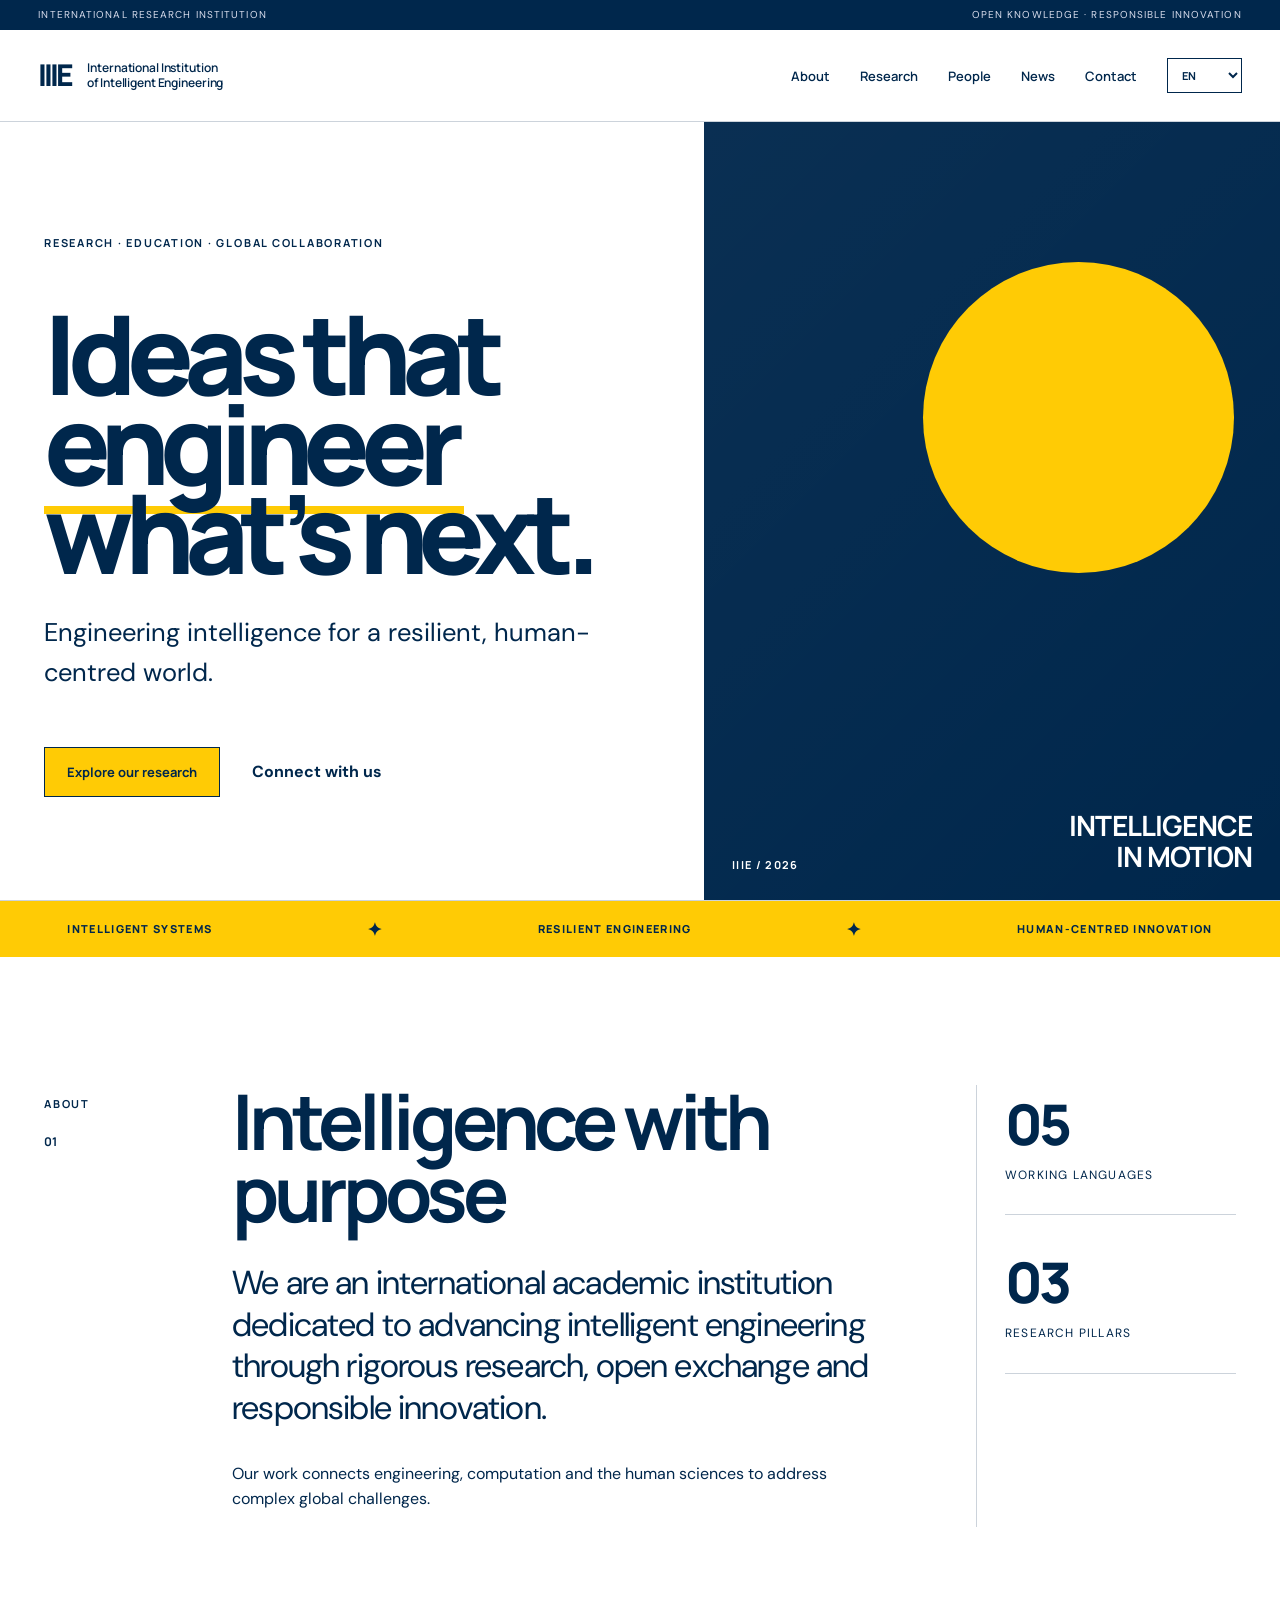
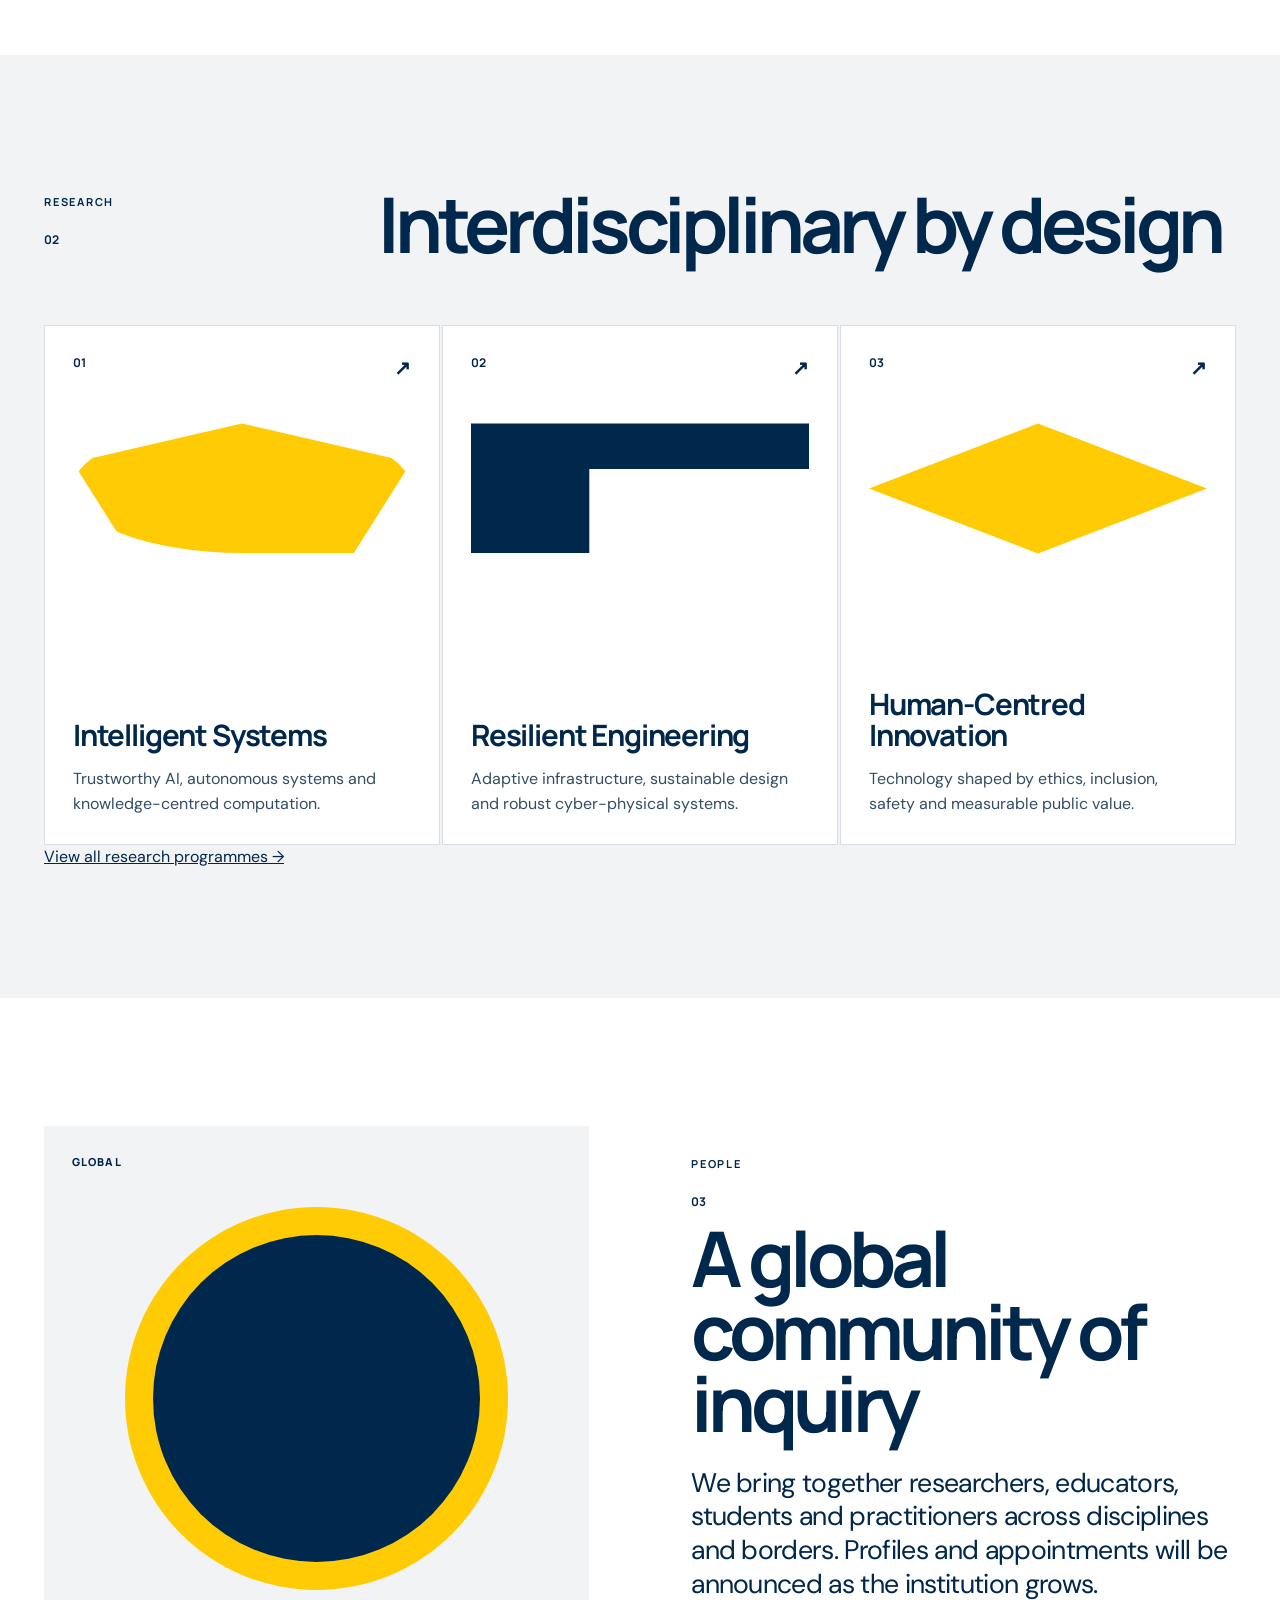
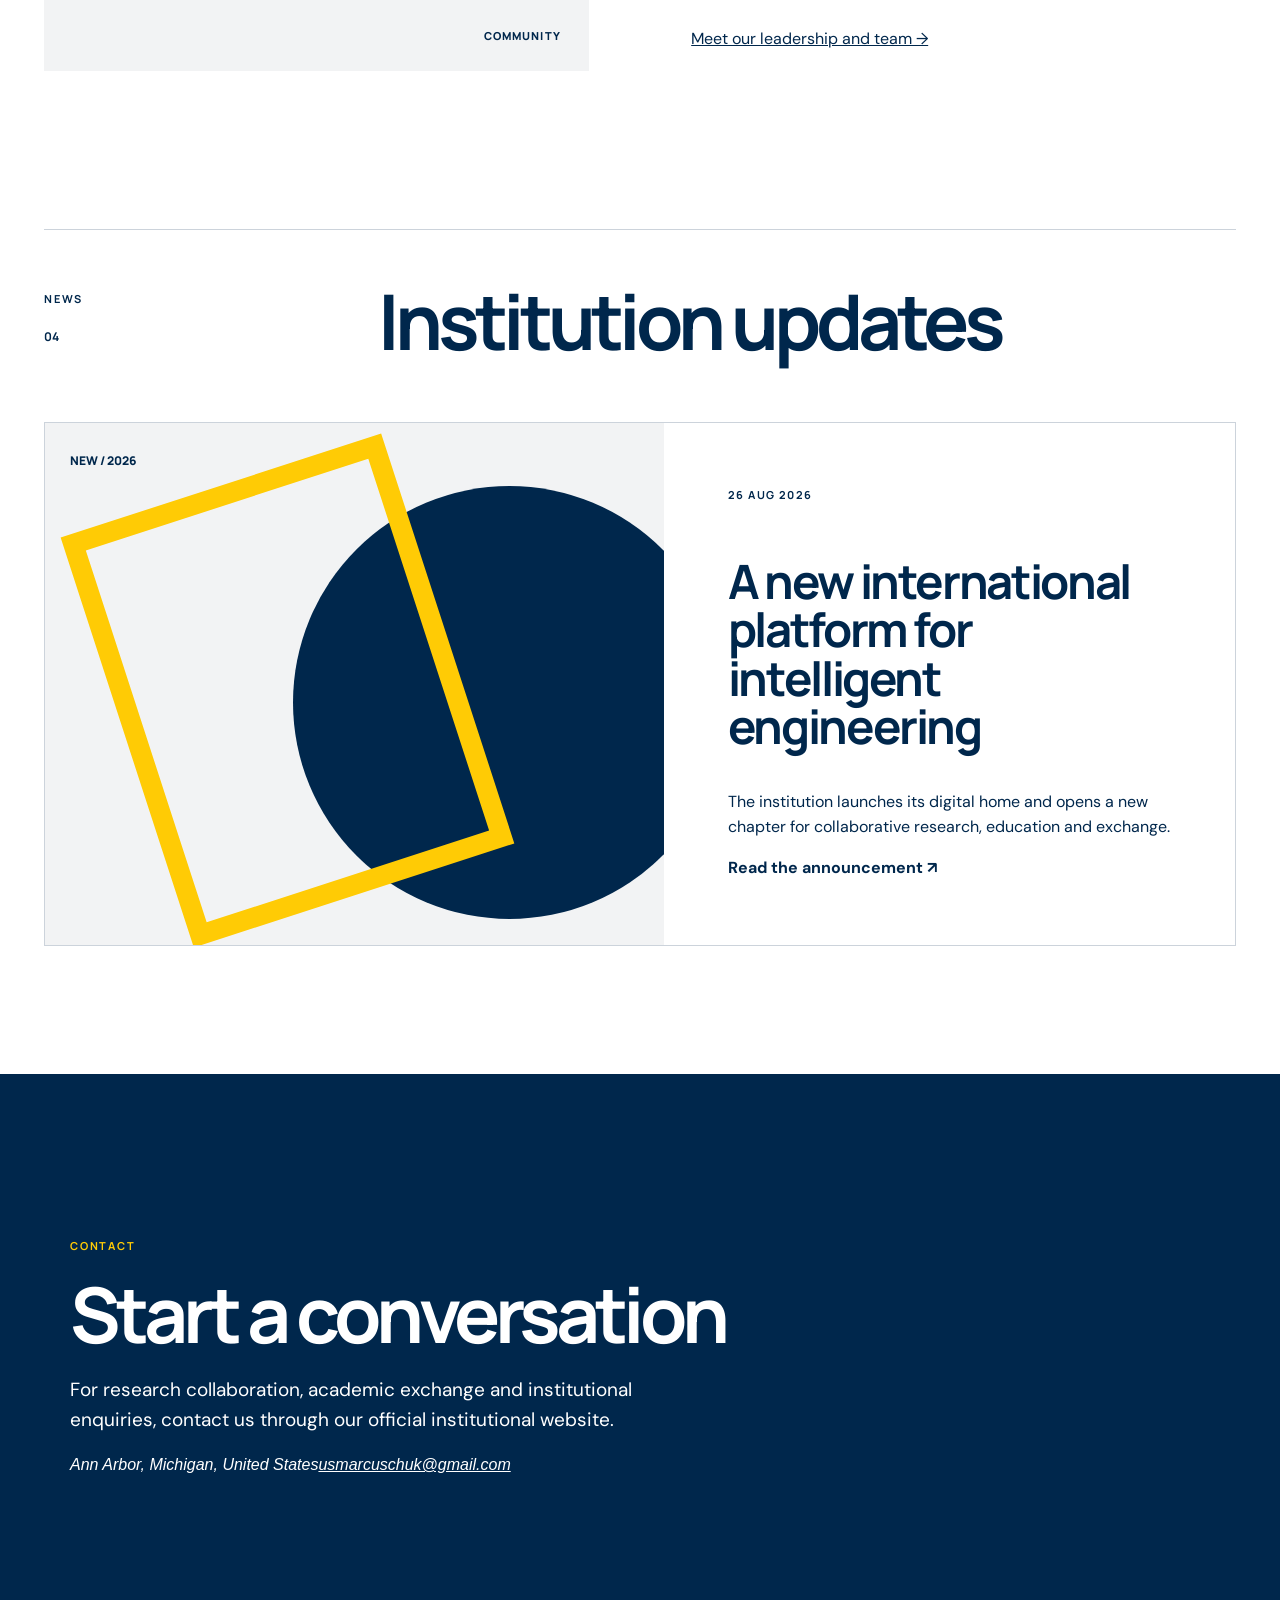
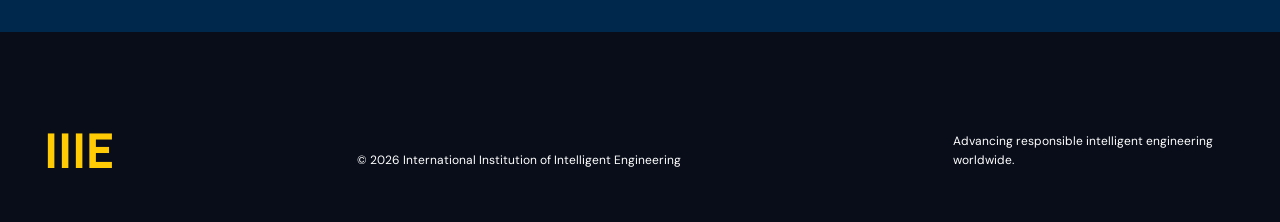
==== commit 4bb26375: "Add Ann Arbor contact details to index.html" ====
--- a/index.html
+++ b/index.html
@@ -46,7 +46,7 @@
   <article class="feature-news"><div class="news-art"><span>NEW / 2026</span></div><div class="news-copy"><time datetime="2026-08-26">26 AUG 2026</time><h3 data-i18n="news.launch.title">A new international platform for intelligent engineering</h3><p data-i18n="news.launch.body">The institution launches its digital home and opens a new chapter for collaborative research, education and exchange.</p><a href="news.html">Read the announcement <b>↗</b></a></div></article>
 </section>
 <section id="contact" class="contact">
-  <p class="eyebrow light" data-i18n="contact.label">Contact</p><h2 data-i18n="contact.title">Start a conversation</h2><p data-i18n="contact.body">Institutional contact details for research collaboration, academic exchange and general enquiries will be announced here.</p><div class="contact-ring" aria-hidden="true"></div>
+  <p class="eyebrow light" data-i18n="contact.label">Contact</p><h2 data-i18n="contact.title">Start a conversation</h2><p data-i18n="contact.body">For research collaboration, academic exchange and institutional enquiries, contact our office in Ann Arbor.</p><address class="contact-details"><span>Ann Arbor, Michigan, United States</span><a href="mailto:usmarcuschuk@gmail.com">usmarcuschuk@gmail.com</a></address><div class="contact-ring" aria-hidden="true"></div>
 </section>
 </main>
 <footer><a class="footer-brand" href="#home">IIIE</a><p>© 2026 International Institution of Intelligent Engineering</p><p data-i18n="footer.note">Advancing responsible intelligent engineering worldwide.</p></footer>
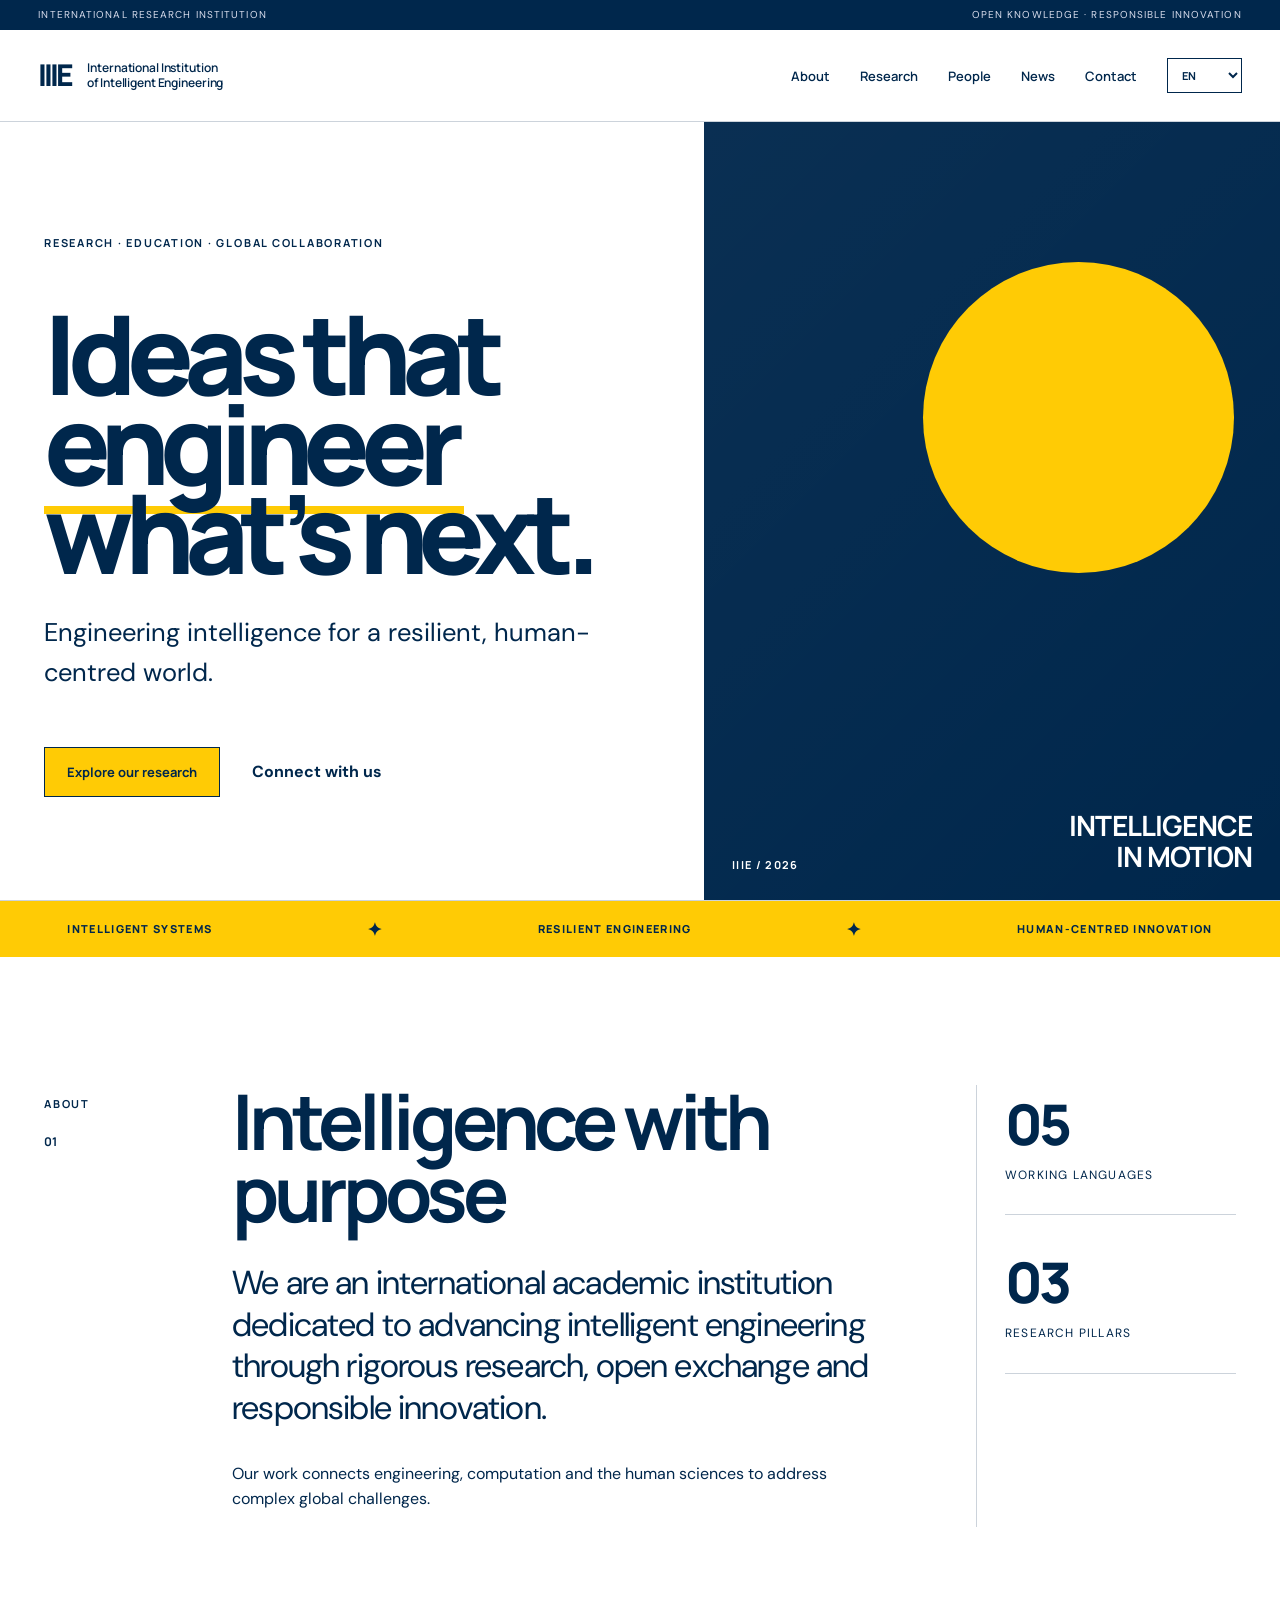
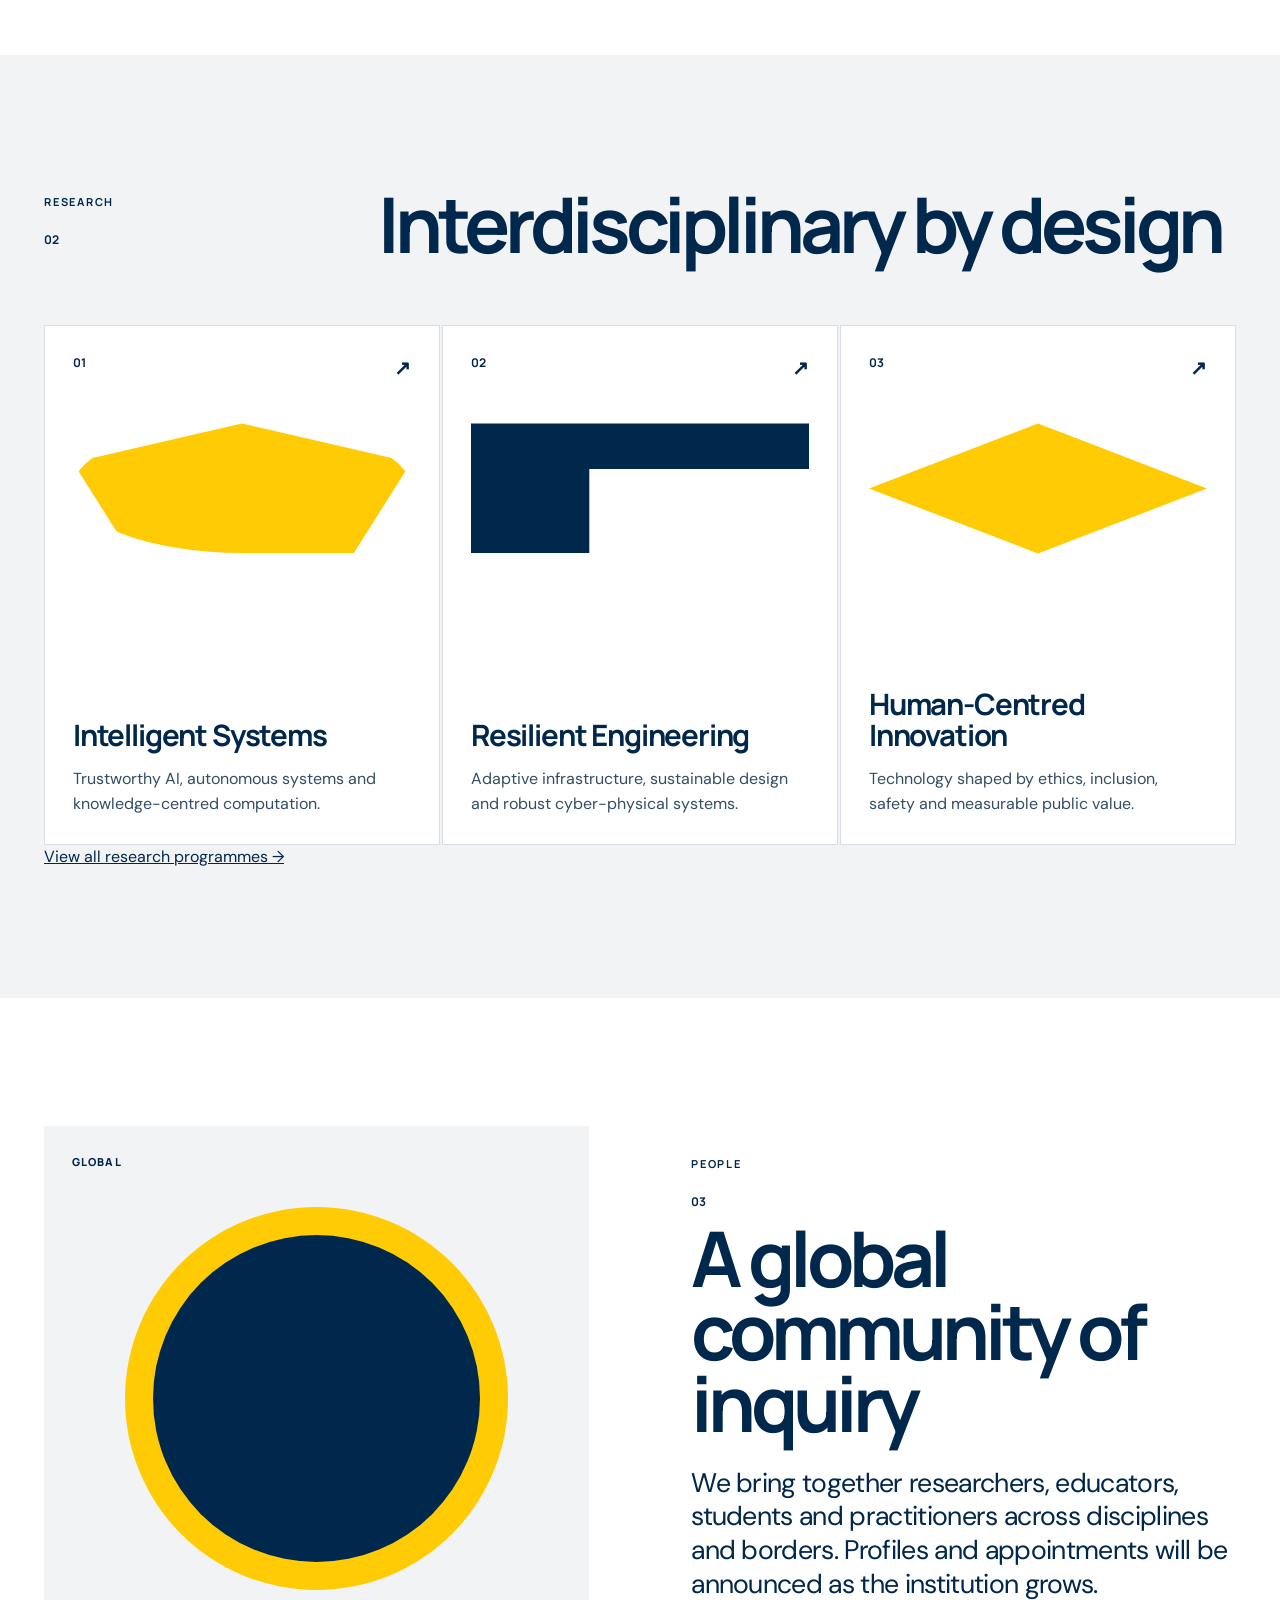
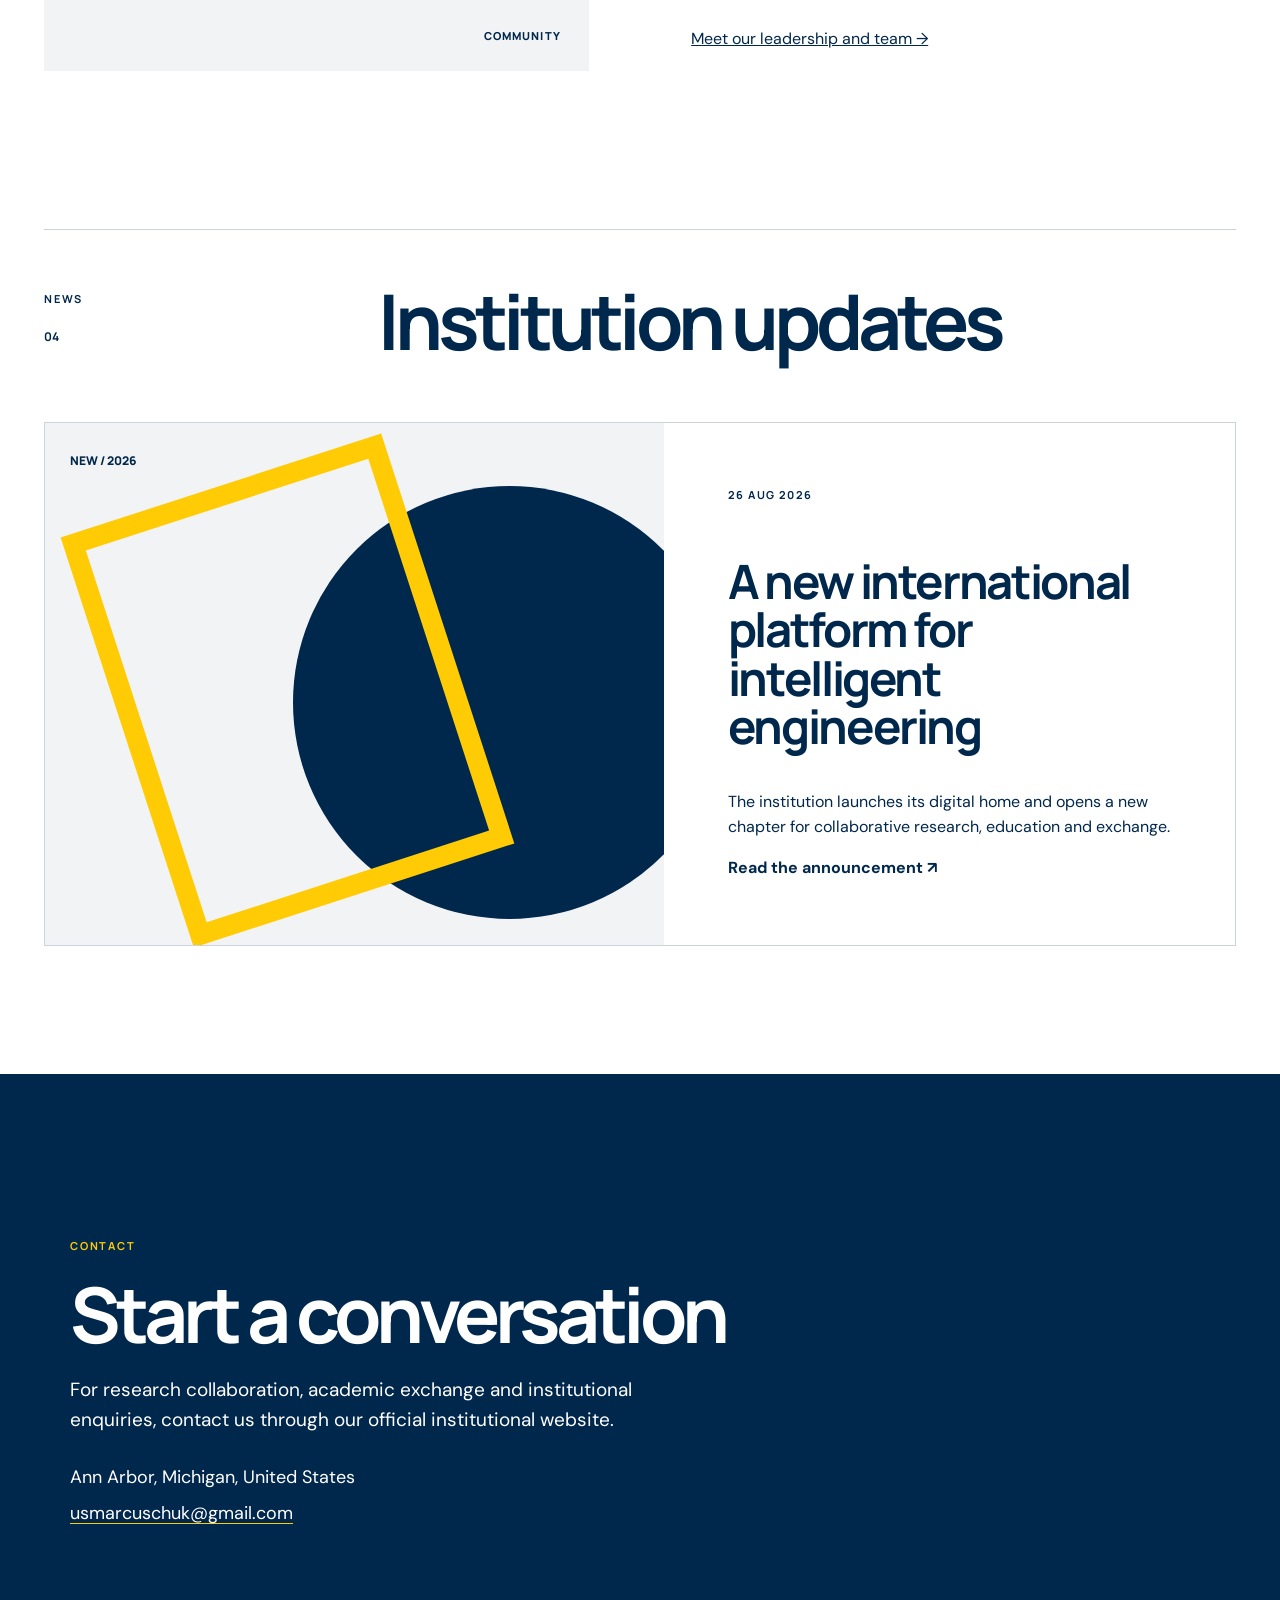
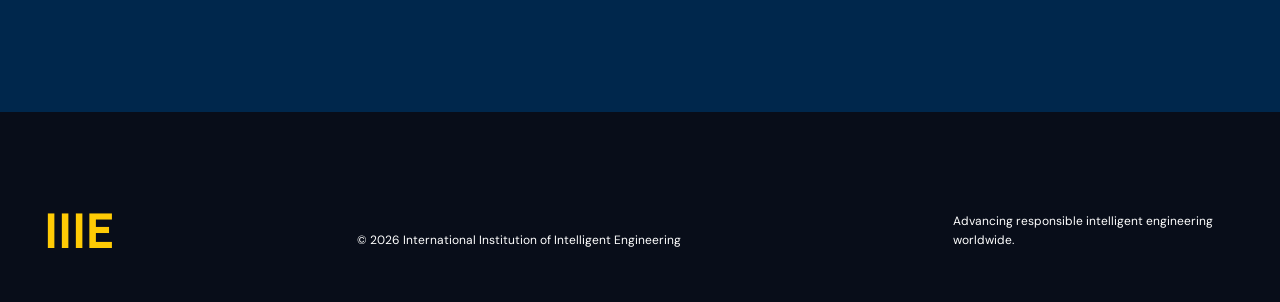
==== commit 97d59581: "Apply contact detail styling on homepage" ====
--- a/index.html
+++ b/index.html
@@ -6,7 +6,7 @@
   <meta name="description" content="International Institution of Intelligent Engineering advances responsible, interdisciplinary research and international collaboration in intelligent engineering.">
   <meta name="robots" content="index,follow"><meta name="theme-color" content="#10172a">
   <meta property="og:title" content="International Institution of Intelligent Engineering"><meta property="og:description" content="Engineering intelligence for a resilient, human-centred world."><meta property="og:type" content="website"><meta property="og:url" content="https://thomaschoo2011-bot.github.io/IIIE/">
-  <link rel="canonical" href="https://thomaschoo2011-bot.github.io/IIIE/"><link rel="stylesheet" href="styles.css">
+  <link rel="canonical" href="https://thomaschoo2011-bot.github.io/IIIE/"><link rel="stylesheet" href="styles.css"><link rel="stylesheet" href="pages.css">
   <script type="application/ld+json">{"@context":"https://schema.org","@type":"ResearchOrganization","name":"International Institution of Intelligent Engineering","url":"https://thomaschoo2011-bot.github.io/IIIE/"}</script>
 </head>
 <body>
--- a/pages.css
+++ b/pages.css
@@ -0,0 +1 @@
+.page-hero{background:#00274c;color:#fff;padding:100px 5%;border-bottom:12px solid #ffcb05}.page-hero h1{font:700 clamp(48px,7vw,96px)/.95 Manrope,sans-serif;letter-spacing:-.05em;max-width:1100px;margin:25px 0}.page-hero>p:last-child{font-size:22px;max-width:760px}.page-section{max-width:1200px;margin:auto;padding:100px 5%}.profile-chair{display:grid;grid-template-columns:38% 1fr;gap:8vw;align-items:center}.portrait{aspect-ratio:4/5;background:#00274c;color:#ffcb05;display:grid;place-items:center;font:800 100px Manrope,sans-serif}.role{font:700 11px Manrope,sans-serif;letter-spacing:.15em;text-transform:uppercase;color:#536a80}.profile-chair h2,.page-heading h2,.programme h2,.news-detail h2{font:700 clamp(38px,5vw,68px)/1 Manrope,sans-serif;letter-spacing:-.04em;margin:14px 0 30px}.profile-lead{font-size:26px;line-height:1.3}.profile-chair dl{margin-top:40px;border-top:1px solid var(--line)}.profile-chair dl div{display:grid;grid-template-columns:150px 1fr;padding:18px 0;border-bottom:1px solid var(--line)}.staff-section{border-top:1px solid var(--line)}.staff-grid{display:grid;grid-template-columns:repeat(4,1fr);gap:2px;margin-top:55px}.staff-grid article{border:1px solid var(--line);padding:22px}.avatar{aspect-ratio:1;background:#f2f3f4;display:grid;place-items:center;font:800 48px Manrope,sans-serif;border-bottom:8px solid #ffcb05}.staff-grid h3{font:700 25px Manrope,sans-serif}.programme{display:grid;grid-template-columns:140px 1fr;gap:30px;padding:60px 0;border-top:1px solid var(--line)}.programme>span{font:800 50px Manrope,sans-serif;color:#ffcb05}.programme>div,.news-detail{max-width:850px}.programme p{font-size:20px}.news-empty{margin-top:90px;padding:40px;background:#f2f3f4;border-left:9px solid #ffcb05}@media(max-width:800px){.profile-chair,.programme{grid-template-columns:1fr}.staff-grid{grid-template-columns:repeat(2,1fr)}}@media(max-width:500px){.staff-grid{grid-template-columns:1fr}}.contact-details,.footer-contact{font-style:normal;display:flex;flex-direction:column;gap:8px}.contact-details{margin:30px 0;font-size:18px}.contact-details a,.footer-contact a{text-decoration-color:#ffcb05;text-underline-offset:4px}.footer-contact{color:#fff}
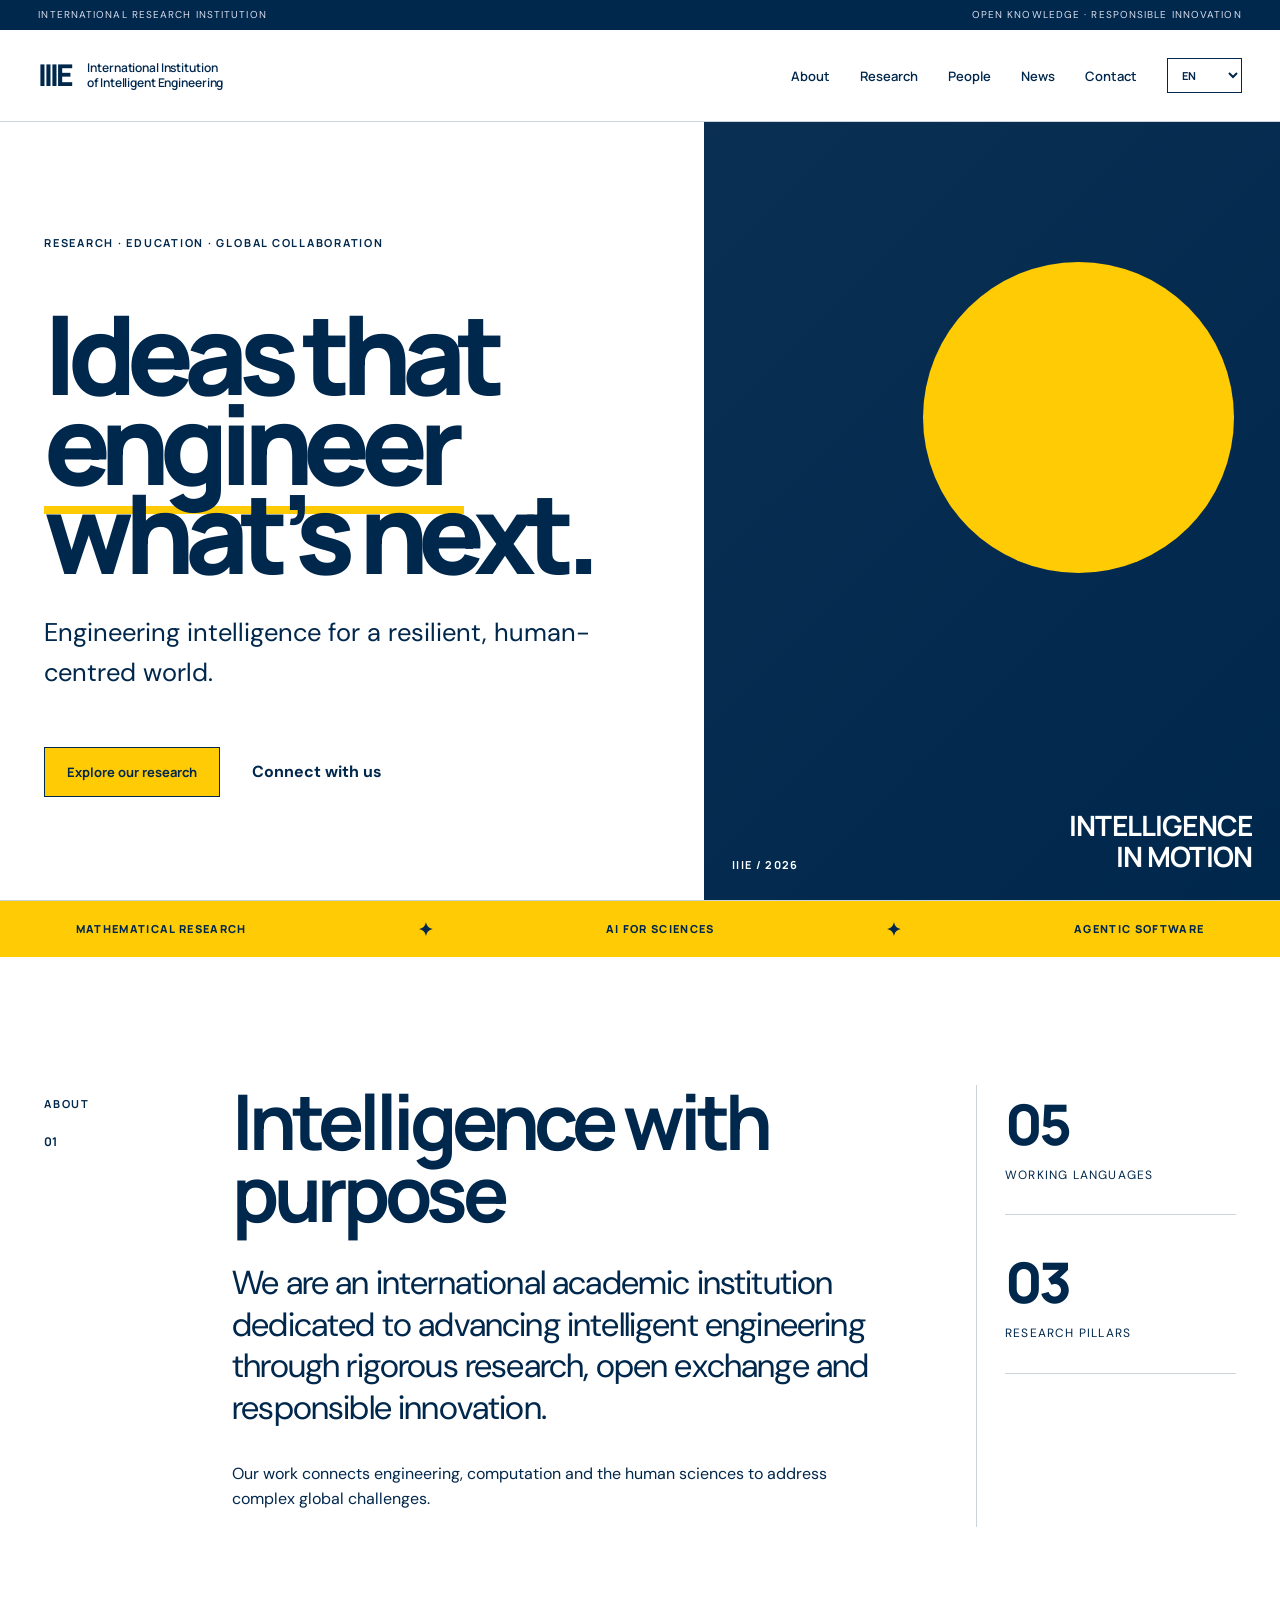
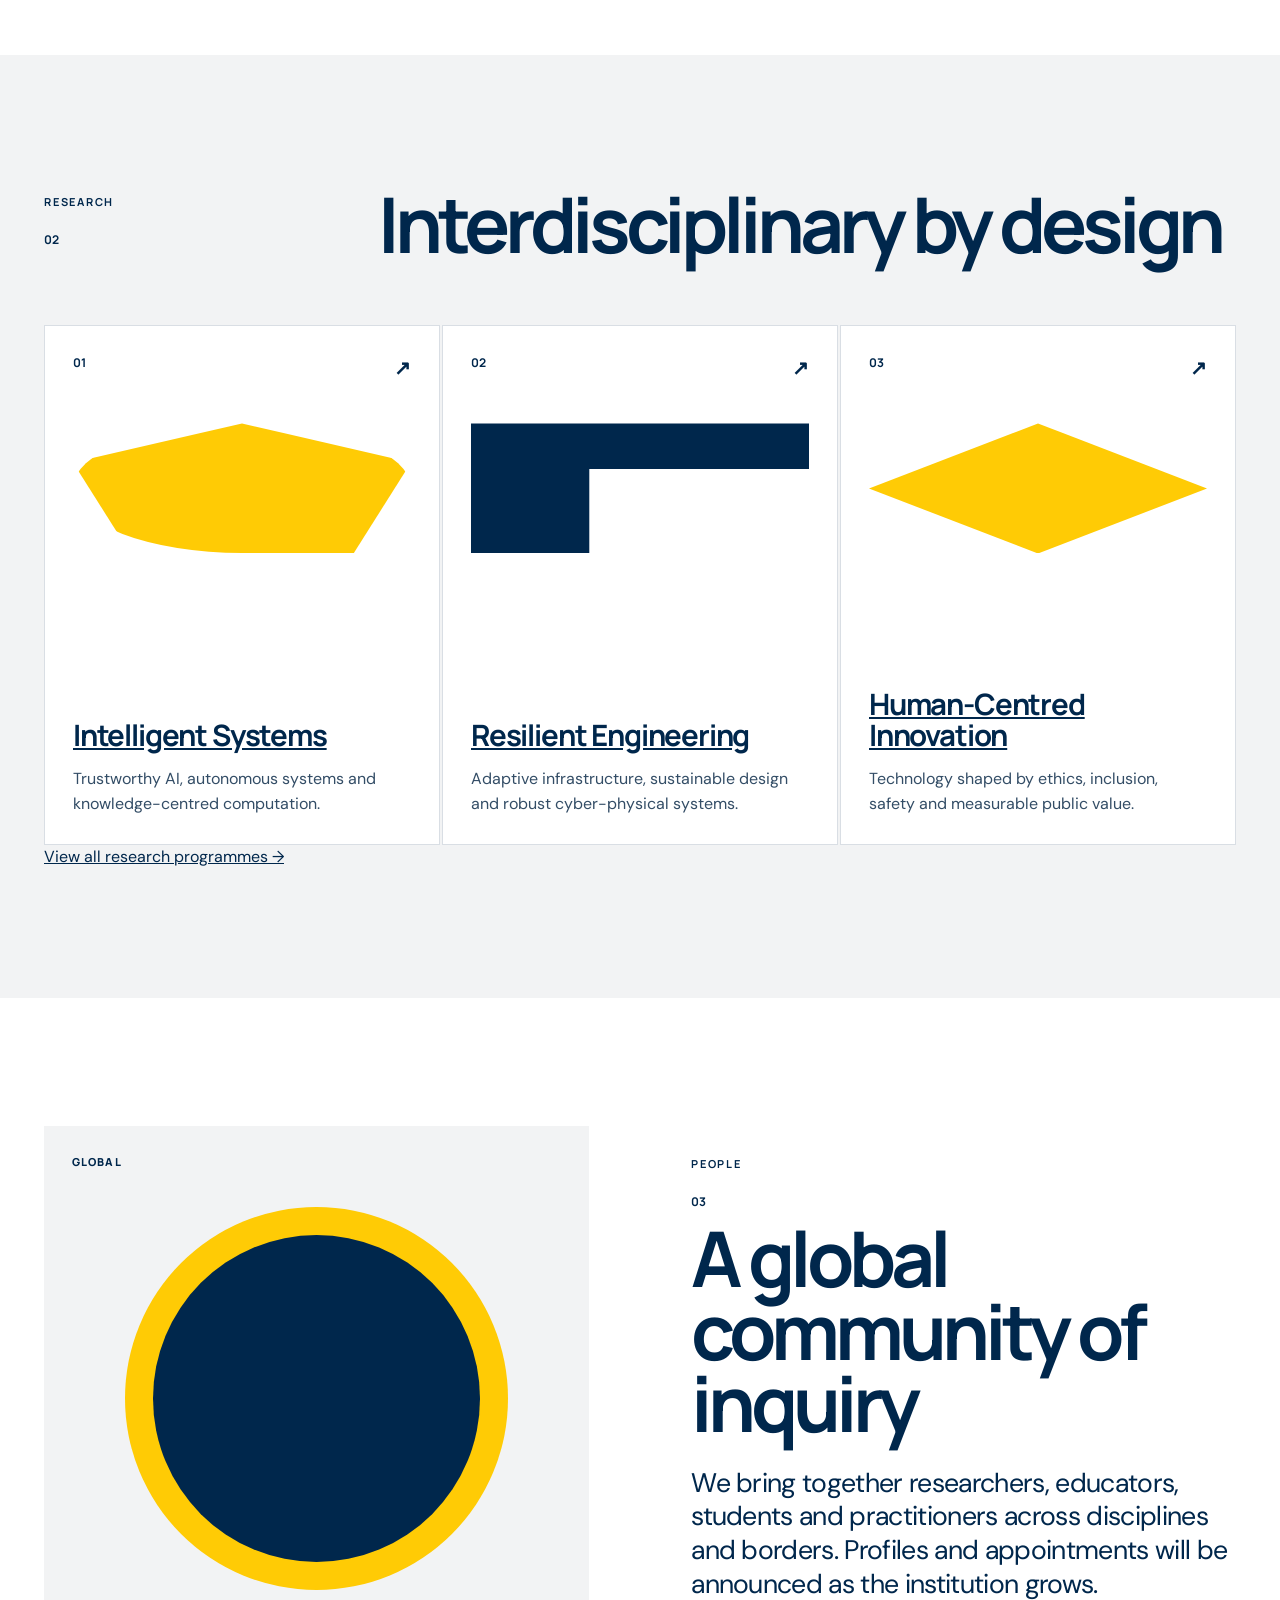
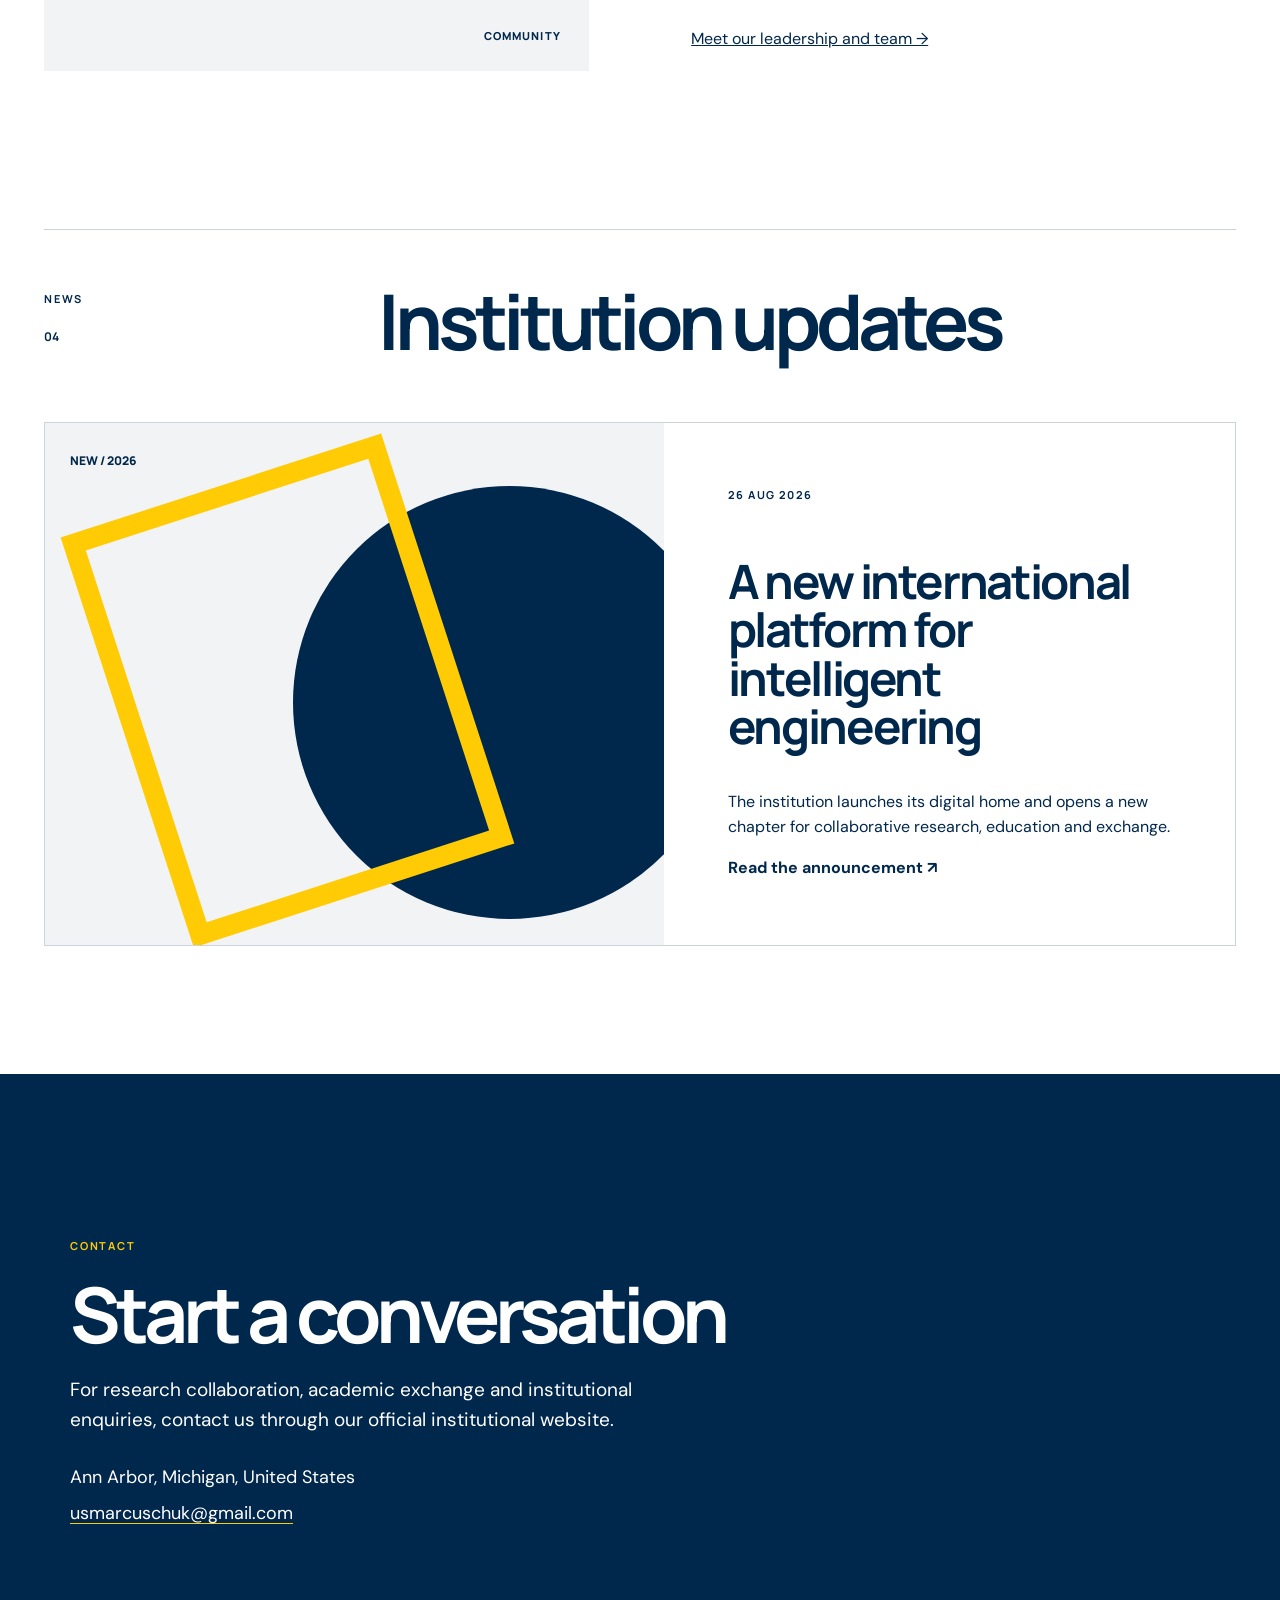
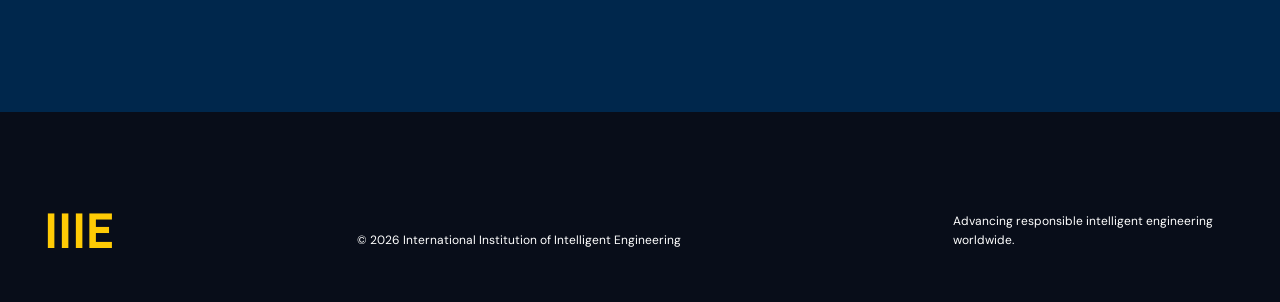
==== commit 3d7b0636: "Update homepage with three research programmes" ====
--- a/index.html
+++ b/index.html
@@ -23,7 +23,7 @@
   <div class="hero-copy"><p class="kicker" data-i18n="hero.eyebrow">Research · Education · Global Collaboration</p><h1>Ideas that<br><em>engineer</em><br>what’s next.</h1><p class="lead" data-i18n="hero.lead">Engineering intelligence for a resilient, human-centred world.</p><div class="actions"><a class="button primary" href="research.html" data-i18n="hero.explore">Explore our research</a><a class="text-link" href="#contact" data-i18n="hero.connect">Connect with us <b>↗</b></a></div></div>
   <div class="hero-art" aria-hidden="true"><div class="orb orb-a"></div><div class="orb orb-b"></div><div class="mesh"></div><div class="art-label"><span>IIIE / 2026</span><span>INTELLIGENCE<br>IN MOTION</span></div></div>
 </section>
-<div class="signal"><p>INTELLIGENT SYSTEMS</p><i>✦</i><p>RESILIENT ENGINEERING</p><i>✦</i><p>HUMAN-CENTRED INNOVATION</p></div>
+<div class="signal"><p>MATHEMATICAL RESEARCH</p><i>✦</i><p>AI FOR SCIENCES</p><i>✦</i><p>AGENTIC SOFTWARE</p></div>
 <section id="about" class="section about-grid">
   <div><p class="eyebrow" data-i18n="about.label">About</p><p class="section-no">01</p></div>
   <div><h2 data-i18n="about.title">Intelligence with purpose</h2><p class="statement" data-i18n="about.body">We are an international academic institution dedicated to advancing intelligent engineering through rigorous research, open exchange and responsible innovation.</p><p data-i18n="about.body2">Our work connects engineering, computation and the human sciences to address complex global challenges.</p></div>
@@ -32,9 +32,9 @@
 <section id="research" class="research">
   <div class="section-head"><div><p class="eyebrow light" data-i18n="research.label">Research</p><p class="section-no">02</p></div><h2 data-i18n="research.title">Interdisciplinary by design</h2></div>
   <div class="cards">
-    <article><div class="card-top"><span>01</span><b>↗</b></div><div class="glyph g1"></div><h3 data-i18n="research.ai.title">Intelligent Systems</h3><p data-i18n="research.ai.body">Trustworthy AI, autonomous systems and knowledge-centred computation.</p></article>
-    <article><div class="card-top"><span>02</span><b>↗</b></div><div class="glyph g2"></div><h3 data-i18n="research.resilient.title">Resilient Engineering</h3><p data-i18n="research.resilient.body">Adaptive infrastructure, sustainable design and robust cyber-physical systems.</p></article>
-    <article><div class="card-top"><span>03</span><b>↗</b></div><div class="glyph g3"></div><h3 data-i18n="research.human.title">Human-Centred Innovation</h3><p data-i18n="research.human.body">Technology shaped by ethics, inclusion, safety and measurable public value.</p></article>
+    <article><div class="card-top"><span>01</span><b>↗</b></div><div class="glyph g1"></div><h3><a href="mathematical-research.html" data-i18n="research.ai.title">Mathematical Research</a></h3><p data-i18n="research.ai.body">Number theory, the Riemann Hypothesis, geometric analysis and computational mathematics.</p></article>
+    <article><div class="card-top"><span>02</span><b>↗</b></div><div class="glyph g2"></div><h3><a href="ai-for-sciences.html" data-i18n="research.resilient.title">AI for Sciences</a></h3><p data-i18n="research.resilient.body">Reinforcement learning, foundation models, AI CAE, AI CAD and intelligent computational mechanics.</p></article>
+    <article><div class="card-top"><span>03</span><b>↗</b></div><div class="glyph g3"></div><h3><a href="agentic-software.html" data-i18n="research.human.title">Agentic Software</a></h3><p data-i18n="research.human.body">AI design, simulation and optimisation agents for complex engineering workflows.</p></article>
   </div><a class="section-link" href="research.html">View all research programmes →</a>
 </section>
 <section id="people" class="people section">
